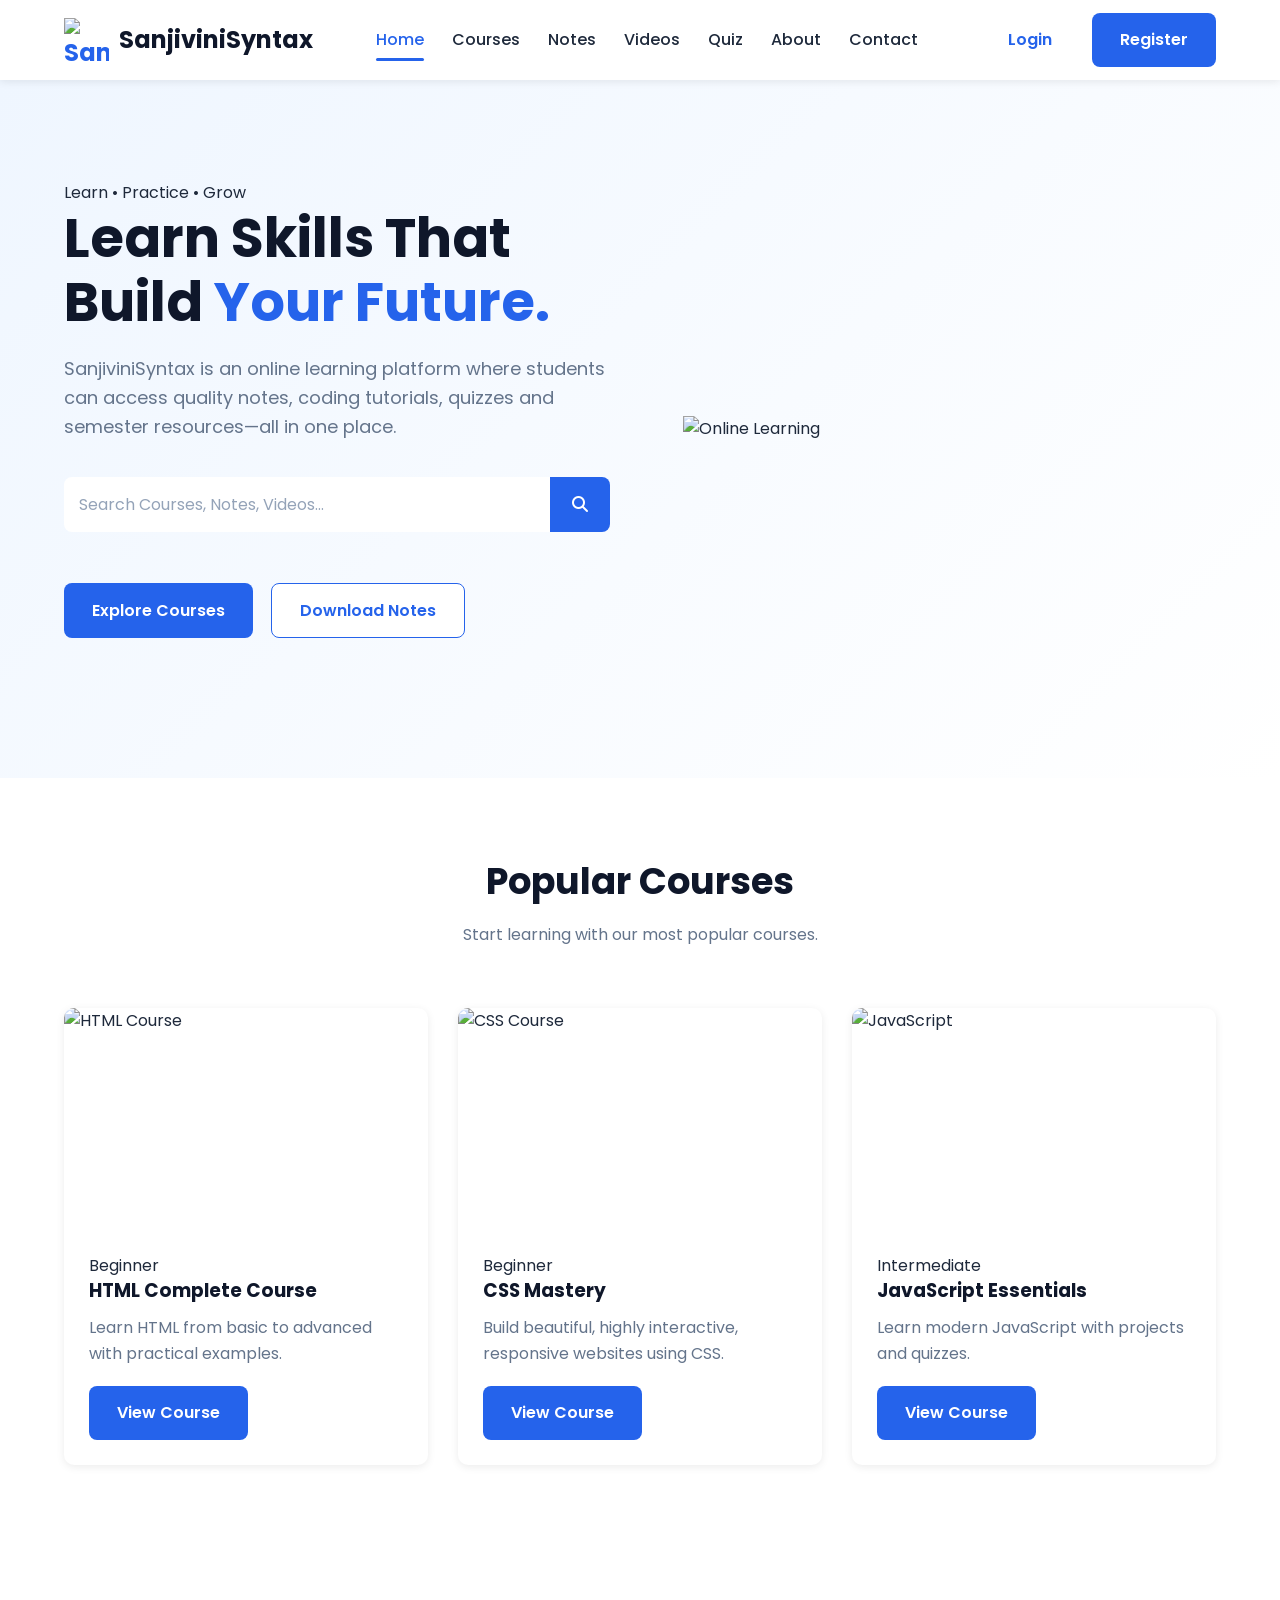
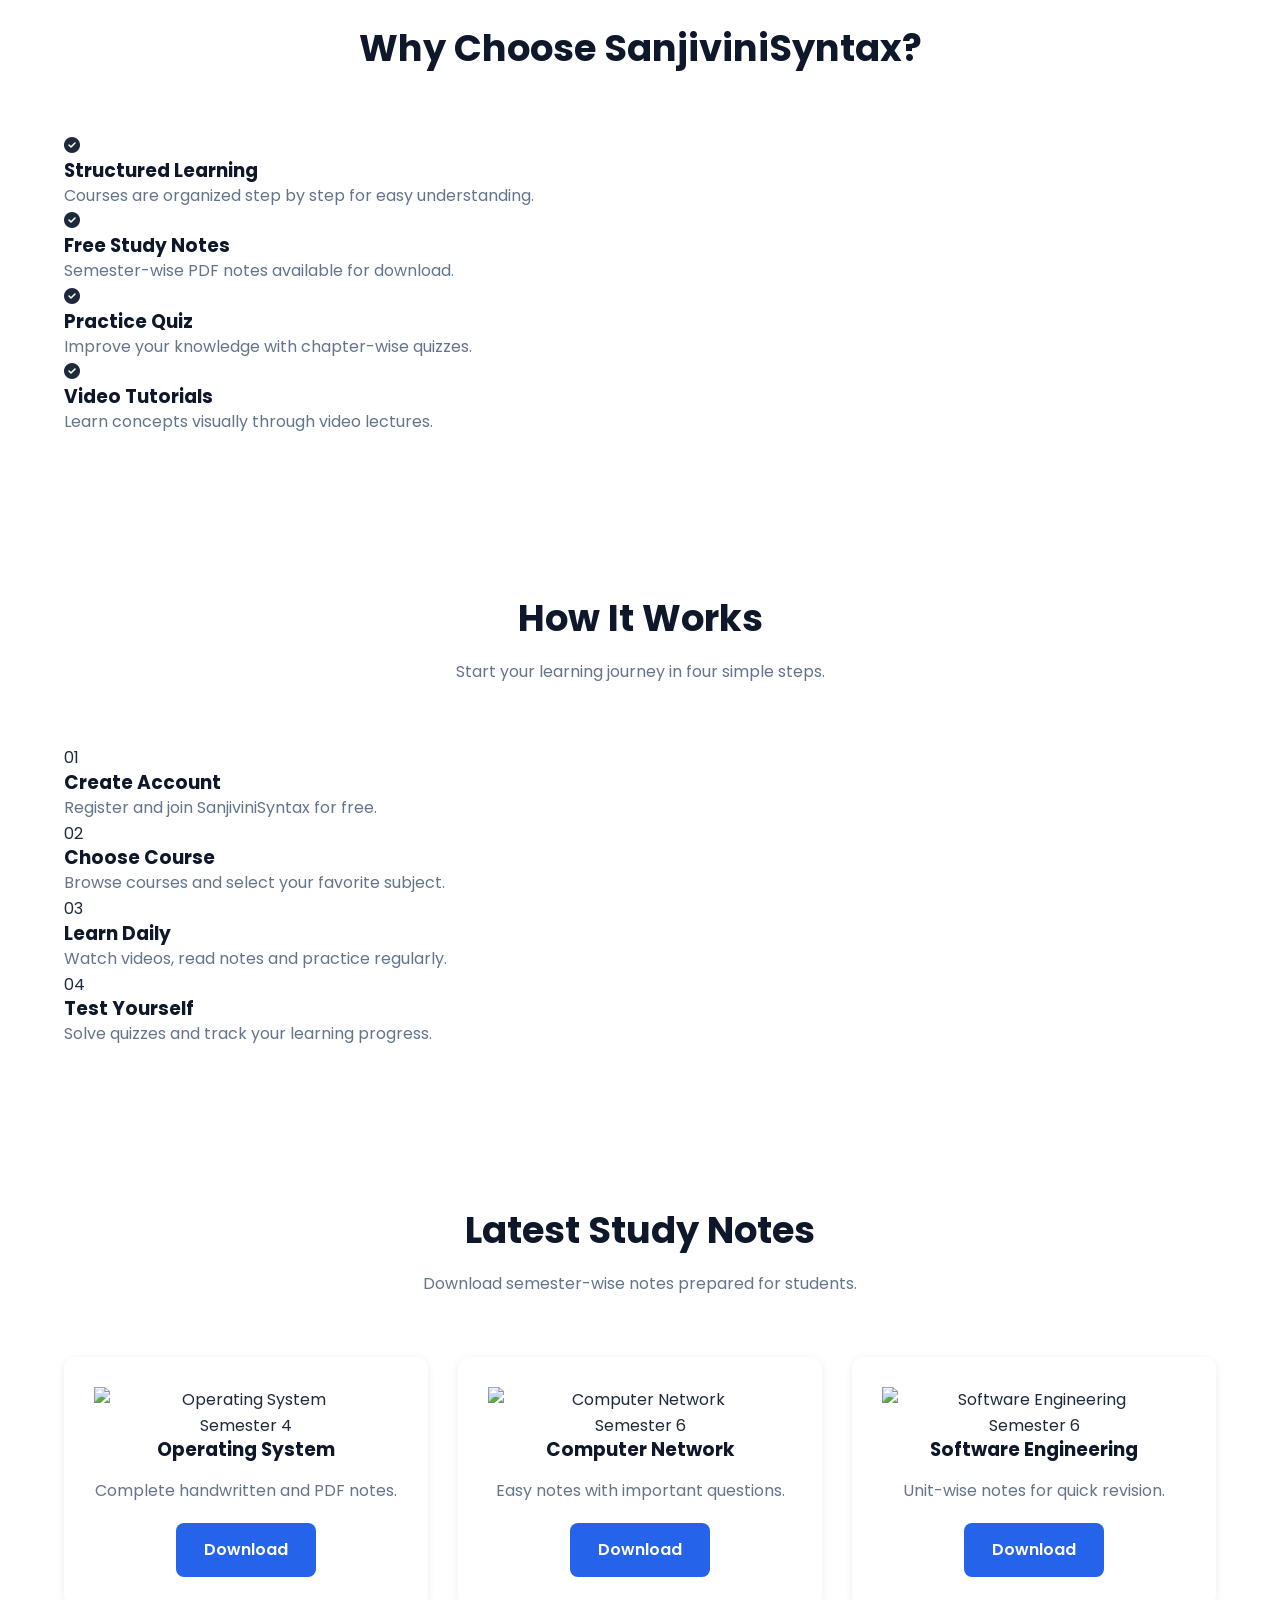
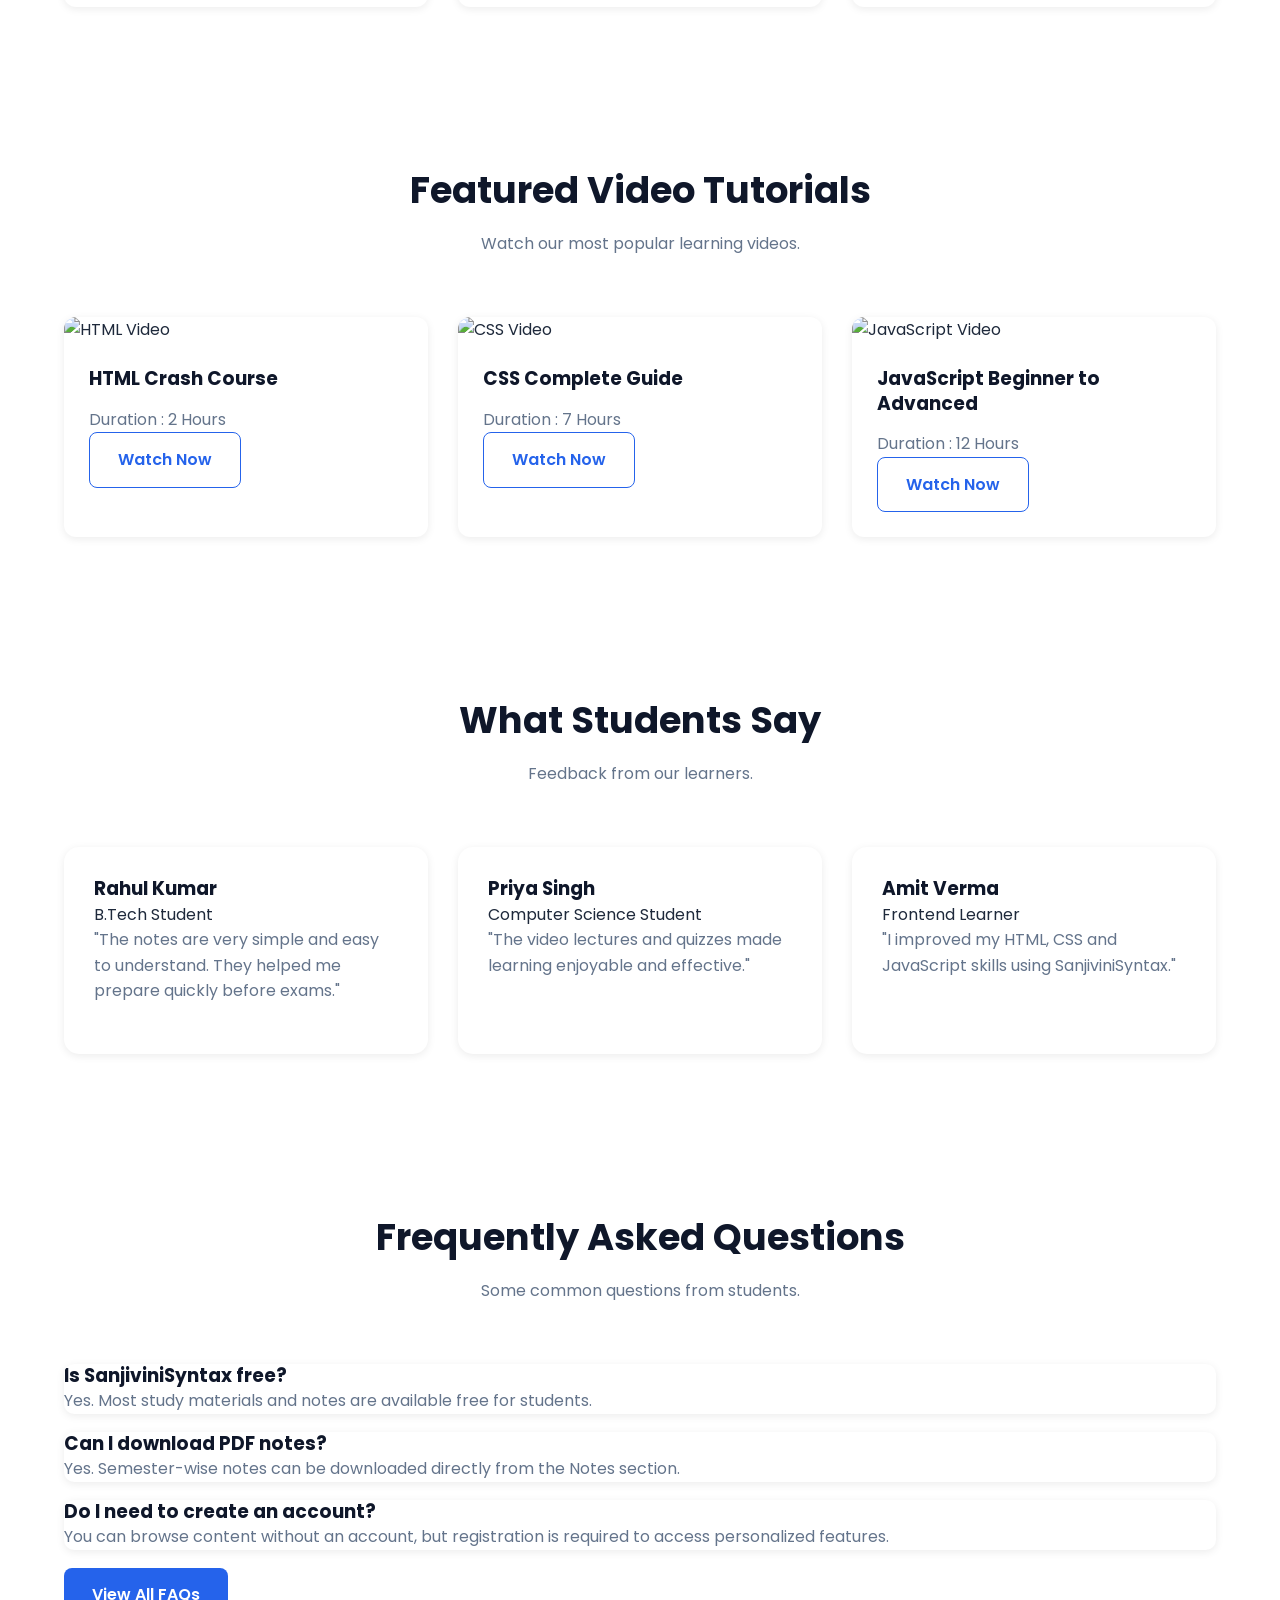
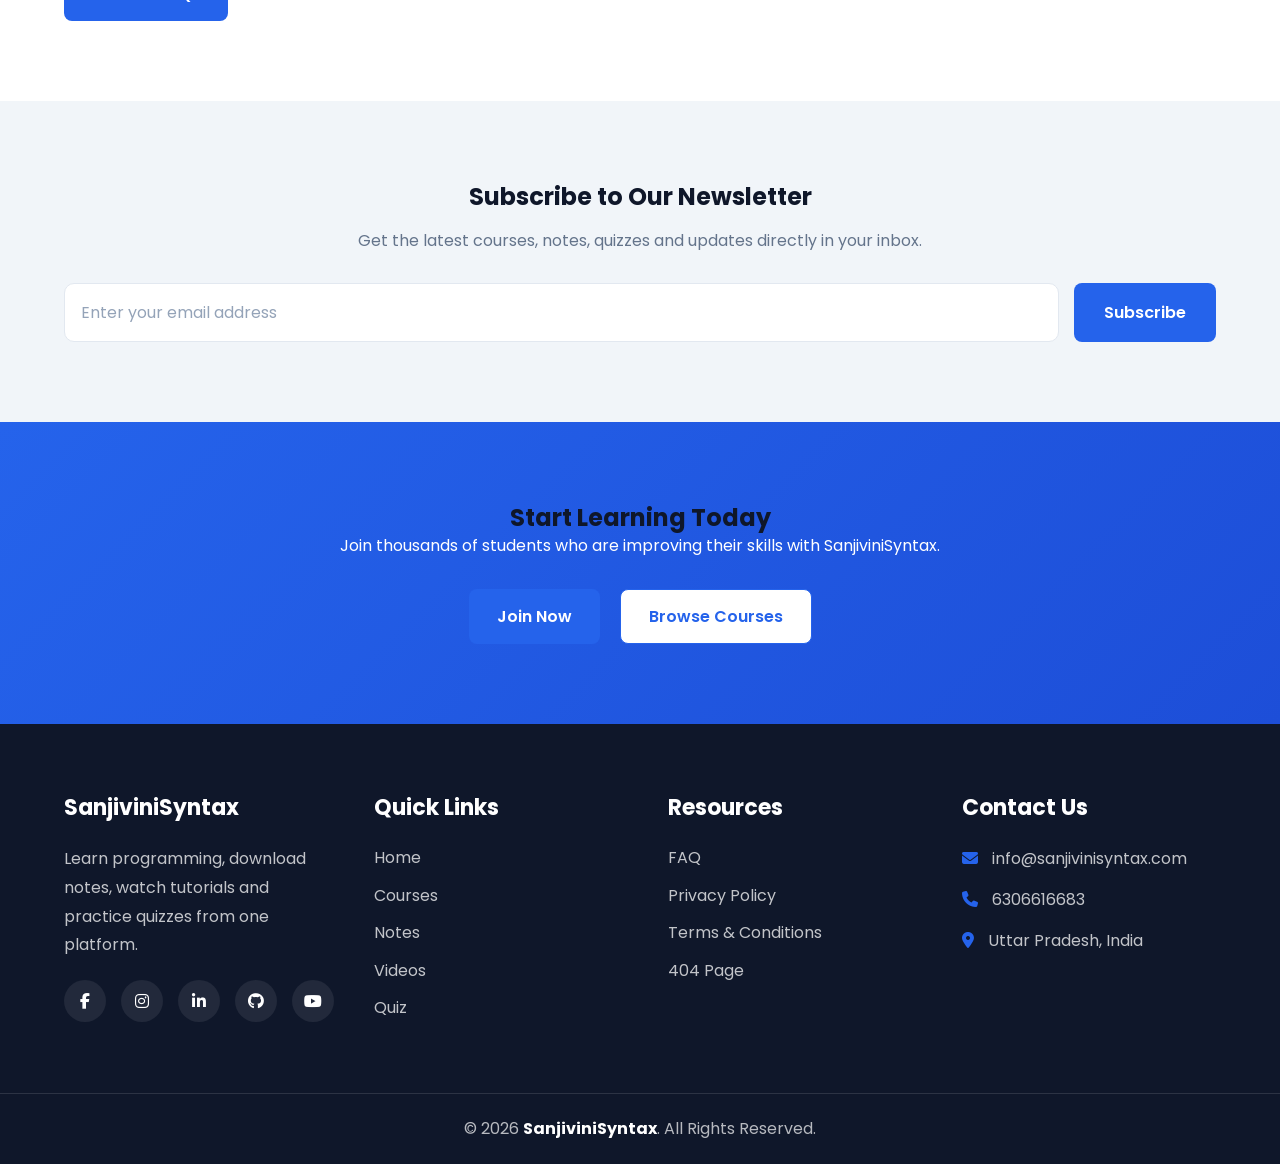
==== index.html @ 3b0651d5 "Add files via upload" ====
<!DOCTYPE html>
<html lang="en">

<head>
    <!-- Meta Tags -->
    <meta charset="UTF-8">
    <meta http-equiv="X-UA-Compatible" content="IE=edge">
    <meta name="viewport" content="width=device-width, initial-scale=1.0">

    <!-- Title -->
    <title>SanjiviniSyntax | Learn Coding Smartly</title>

    <!-- Favicon -->
    <link rel="shortcut icon" href="favicon.ico" type="image/x-icon">

    <!-- Google Font -->
    <link rel="preconnect" href="https://fonts.googleapis.com">
    <link rel="preconnect" href="https://fonts.gstatic.com" crossorigin>

    <link href="https://fonts.googleapis.com/css2?family=Poppins:wght@300;400;500;600;700;800&display=swap"
        rel="stylesheet">

    <!-- Font Awesome -->
    <link rel="stylesheet"
        href="https://cdnjs.cloudflare.com/ajax/libs/font-awesome/6.7.2/css/all.min.css">

    <!-- CSS Files -->
    <link rel="stylesheet" href="css/style.css">
</head>

<body>

    <div class="loader"></div>

    <!-- =========================
            HEADER START
    ========================== -->

    <header class="header">

        <div class="container">

            <!-- Logo -->

            <a href="index.html" class="logo">
                <img src="images/logo/logo.png" alt="SanjiviniSyntax Logo">
                <span>SanjiviniSyntax</span>
            </a>

            <!-- Navigation -->

            <nav class="navbar">

                <ul class="nav-links">

                    <li><a href="index.html" class="active">Home</a></li>

                    <li><a href="courses.html">Courses</a></li>

                    <li><a href="notes.html">Notes</a></li>

                    <li><a href="videos.html">Videos</a></li>

                    <li><a href="quiz.html">Quiz</a></li>

                    

                    <li><a href="about.html">About</a></li>

                    <li><a href="contact.html">Contact</a></li>

                </ul>

                

            </nav>

           
            <!-- Right Buttons -->

            <div class="nav-buttons">

                

                <a  href="login.html" id="loginBtn" class="btn login-btn">
                    Login
                </a>

                <a href="register.html" id="register-Btn" class="btn register-btn">
                    Register
                </a>

                <a href="javascript:void(0)" id="logoutBtn" class="btn login-btn">Logout</a>

            </div>

            <!-- Mobile Menu Icon -->

            <div class="menu-toggle">

                <i class="fa-solid fa-bars"></i>

            </div>

        </div>

    </header>

    <!-- =========================
            HEADER END
    ========================== -->





    <!-- =========================
            HERO SECTION
    ========================== -->

    <section class="hero">
   
        <div class="container hero-container">

            <!-- Left -->

            <div class="hero-content">

                <span class="hero-tag">
                    Learn • Practice • Grow
                </span>

                <h1>

                    Learn Skills That Build
                    <span>Your Future.</span>

                </h1>

                <p>

                    SanjiviniSyntax is an online learning platform where
                    students can access quality notes, coding tutorials,
                    quizzes and semester resources—all in one place.

                </p>

                <!-- Search -->

                <div class="hero-search">

                    <input 
                        type="text"
                        id="searchInput"
                        placeholder="Search Courses, Notes, Videos...">

                    <button id="searchBtn">

                        <i class="fa-solid fa-magnifying-glass"></i>

                    </button>

                </div>
                <br><br>

                <!-- Buttons -->

                <div class="hero-buttons">

                    <a href="courses.html" class="btn primary-btn">

                        Explore Courses

                    </a>

                    <a href="notes.html" class="btn secondary-btn">

                        Download Notes

                    </a>

                </div>

            </div>

            <!-- Right -->

            <div class="hero-image">

                <img src="images/hero/hero.png"
                    alt="Online Learning">

            </div>

        </div>

    </section>

    <!-- =========================
            HERO END
    ========================== -->







    <!-- =========================
            POPULAR COURSES
    ========================== -->

    <section class="popular-courses">

        <div class="container">

            <div class="section-title">

                <h2>Popular Courses</h2>

                <p>Start learning with our most popular courses.</p>

            </div>

            <div class="course-grid">

                <div class="course-card">

                    <img src="images/courses/html images.png" alt="HTML Course">

                    <div class="course-content">

                        <span class="course-level">Beginner</span>

                        <h3>HTML Complete Course</h3>

                        <p>
                            Learn HTML from basic to advanced with practical
                            examples.
                        </p>

                        <!-- <a href="course-details.html" class="btn primary-btn"> -->
                        <a href="courses.html" class="btn primary-btn">
                            View Course
                        </a>

                    </div>

                </div>

                <div class="course-card">

                    <img src="images/courses/css mastery image.png" alt="CSS Course">

                    <div class="course-content">

                        <span class="course-level">Beginner</span>

                        <h3>CSS Mastery</h3>

                        <p>
                            Build beautiful, highly interactive, responsive websites using CSS.
                        </p>

                        <!-- <a href="course-details.html" class="btn primary-btn"> -->
                        <a href="courses.html" class="btn primary-btn">
                            View Course
                        </a>

                    </div>

                </div>

                <div class="course-card">

                    <img src="images/courses/javascript essentials.png" alt="JavaScript">

                    <div class="course-content">

                        <span class="course-level">Intermediate</span>

                        <h3>JavaScript Essentials</h3>

                        <p>
                            Learn modern JavaScript with projects and quizzes.
                        </p>

                        <!-- <a href="course-details.html" class="btn primary-btn"> -->
                        <a href="courses.html" class="btn primary-btn">
                            View Course
                        </a>

                    </div>

                </div>

            </div>

        </div>

    </section>

    <!-- =========================
            WHY CHOOSE US
    ========================== -->

    <section class="why-us">

        <div class="container why-container">

            <!-- <div class="why-image">

                <img src="images/backgrounds/ChatGPT Image Jul 12, 2026, 11_29_11 AM.png"
                    alt="Learning">

            </div> -->

            <div class="why-content">

                <div class="section-title">

                    <h2>Why Choose SanjiviniSyntax?</h2>

                </div>

                <div class="why-item">

                    <i class="fa-solid fa-circle-check"></i>

                    <div>

                        <h3>Structured Learning</h3>

                        <p>
                            Courses are organized step by step for easy
                            understanding.
                        </p>

                    </div>

                </div>

                <div class="why-item">

                    <i class="fa-solid fa-circle-check"></i>

                    <div>

                        <h3>Free Study Notes</h3>

                        <p>
                            Semester-wise PDF notes available for download.
                        </p>

                    </div>

                </div>

                <div class="why-item">

                    <i class="fa-solid fa-circle-check"></i>

                    <div>

                        <h3>Practice Quiz</h3>

                        <p>
                            Improve your knowledge with chapter-wise quizzes.
                        </p>

                    </div>

                </div>

                <div class="why-item">

                    <i class="fa-solid fa-circle-check"></i>

                    <div>

                        <h3>Video Tutorials</h3>

                        <p>
                            Learn concepts visually through video lectures.
                        </p>

                    </div>

                </div>

            </div>

        </div>

    </section>

    <!-- =========================
            LEARNING STEPS
    ========================== -->

    <section class="learning-steps">

        <div class="container">

            <div class="section-title">

                <h2>How It Works</h2>

                <p>Start your learning journey in four simple steps.</p>

            </div>

            <div class="steps-grid">

                <div class="step-card">

                    <span>01</span>

                    <h3>Create Account</h3>

                    <p>
                        Register and join SanjiviniSyntax for free.
                    </p>

                </div>

                <div class="step-card">

                    <span>02</span>

                    <h3>Choose Course</h3>

                    <p>
                        Browse courses and select your favorite subject.
                    </p>

                </div>

                <div class="step-card">

                    <span>03</span>

                    <h3>Learn Daily</h3>

                    <p>
                        Watch videos, read notes and practice regularly.
                    </p>

                </div>

                <div class="step-card">

                    <span>04</span>

                    <h3>Test Yourself</h3>

                    <p>
                        Solve quizzes and track your learning progress.
                    </p>

                </div>

            </div>

        </div>

    </section>


        <!-- =========================
            LATEST NOTES
    ========================== -->

    <section class="latest-notes">

        <div class="container">

            <div class="section-title">

                <h2>Latest Study Notes</h2>

                <p>Download semester-wise notes prepared for students.</p>

            </div>

            <div class="notes-grid">

                <div class="note-card">

                    <img src="images/notes/operating system image.png" alt="Operating System">

                    <div class="note-content">

                        <span>Semester 4</span>

                        <h3>Operating System</h3>

                        <p>Complete handwritten and PDF notes.</p>

                        <a href="pdf/semester-6/os notes all.pdf" class="btn primary-btn">
                            Download
                        </a>

                    </div>

                </div>

                <div class="note-card">

                    <img src="images/notes/computer network image.png" alt="Computer Network">

                    <div class="note-content">

                        <span>Semester 6</span>

                        <h3>Computer Network</h3>

                        <p>Easy notes with important questions.</p>

                        <a href="pdf/semester-6/cs notes all unit.pdf" class="btn primary-btn">
                            Download
                        </a>

                    </div>

                </div>

                <div class="note-card">

                    <img src="images/notes/software engineering image.png" alt="Software Engineering">

                    <div class="note-content">

                        <span>Semester 6</span>

                        <h3>Software Engineering</h3>

                        <p>Unit-wise notes for quick revision.</p>

                        <a href="pdf/semester-6/software engineering.pdf" class="btn primary-btn">
                            Download
                        </a>

                    </div>

                </div>

            </div>

        </div>

    </section>





    <!-- =========================
            FEATURED VIDEOS
    ========================== -->

    <section class="featured-videos">

        <div class="container">

            <div class="section-title">

                <h2>Featured Video Tutorials</h2>

                <p>Watch our most popular learning videos.</p>

            </div>

            <div class="video-grid">

                <div class="video-card">

                    <img src="images/courses/html images.png" alt="HTML Video">

                    <div class="video-content">

                        <h3>HTML Crash Course</h3>

                        <p>Duration : 2 Hours</p>

                        
                        <a href="https://youtu.be/HcOc7P5BMi4?si=Vm9ZfdXtQX0eH2ZJ" class="btn secondary-btn">
                        <!-- <a href="videos.html" class="btn secondary-btn"> -->
                            Watch Now
                        </a>

                    </div>

                </div>

                <div class="video-card">

                    <img src="images/courses/css mastery image.png" alt="CSS Video">

                    <div class="video-content">

                        <h3>CSS Complete Guide</h3>

                        <p>Duration : 7 Hours</p>

                        <a href="https://youtu.be/ESnrn1kAD4E?si=Q6LFR_L0zun2S0ht" class="btn secondary-btn">
                        
                            Watch Now
                        </a>

                    </div>

                </div>

                <div class="video-card">

                    <img src="images/courses/javascript essentials.png" alt="JavaScript Video">

                    <div class="video-content">

                        <h3>JavaScript Beginner to Advanced</h3>

                        <p>Duration : 12 Hours</p>

                        <a href="https://youtu.be/VlPiVmYuoqw?si=-xilF-8FlKxJmxrt" class="btn secondary-btn">
                            Watch Now
                        </a>

                    </div>

                </div>

            </div>

        </div>

    </section>





    <!-- =========================
            TESTIMONIALS
    ========================== -->

    <section class="testimonials">

        <div class="container">

            <div class="section-title">

                <h2>What Students Say</h2>

                <p>Feedback from our learners.</p>

            </div>

            <div class="testimonial-grid">

                <div class="testimonial-card">

                    <!-- <img src="images/testimonials/student1.jpg" alt="Student"> -->

                    <h3>Rahul Kumar</h3>

                    <span>B.Tech Student</span>

                    <p>

                        "The notes are very simple and easy to understand.
                        They helped me prepare quickly before exams."

                    </p>

                </div>

                <div class="testimonial-card">

                    <!-- <img src="images/testimonials/student2.jpg" alt="Student"> -->

                    <h3>Priya Singh</h3>

                    <span>Computer Science Student</span>

                    <p>

                        "The video lectures and quizzes made learning
                        enjoyable and effective."

                    </p>

                </div>

                <div class="testimonial-card">

                    <!-- <img src="images/testimonials/student3.jpg" alt="Student"> -->

                    <h3>Amit Verma</h3>

                    <span>Frontend Learner</span>

                    <p>

                        "I improved my HTML, CSS and JavaScript skills
                        using SanjiviniSyntax."

                    </p>

                </div>

            </div>

        </div>

    </section>





    <!-- =========================
            FAQ PREVIEW
    ========================== -->

    <section class="faq-preview">

        <div class="container">

            <div class="section-title">

                <h2>Frequently Asked Questions</h2>

                <p>Some common questions from students.</p>

            </div>

            <div class="faq-list">

                <div class="faq-item">

                    <h3>Is SanjiviniSyntax free?</h3>

                    <p>
                        Yes. Most study materials and notes are available
                        free for students.
                    </p>

                </div>

                <div class="faq-item">

                    <h3>Can I download PDF notes?</h3>

                    <p>
                        Yes. Semester-wise notes can be downloaded directly
                        from the Notes section.
                    </p>

                </div>

                <div class="faq-item">

                    <h3>Do I need to create an account?</h3>

                    <p>
                        You can browse content without an account, but
                        registration is required to access personalized
                        features.
                    </p>

                </div>

            </div>

            <div class="view-all-faq">

                <a href="faq.html" class="btn primary-btn">

                    View All FAQs

                </a>

            </div>

        </div>

    </section>


        <!-- =========================
            NEWSLETTER SECTION
    ========================== -->

    <section class="newsletter">

        <div class="container newsletter-container">

            <div class="newsletter-content">

                <h2>Subscribe to Our Newsletter</h2>

                <p>
                    Get the latest courses, notes, quizzes and updates
                    directly in your inbox.
                </p>

            </div>

            <form class="newsletter-form">

                <input
                    type="email"
                    placeholder="Enter your email address"
                    required>

                <button type="submit" class="btn primary-btn">
                    Subscribe
                </button>

            </form>

        </div>

    </section>





    <!-- =========================
            CALL TO ACTION
    ========================== -->

    <section class="cta">

        <div class="container">

            <h2>Start Learning Today</h2>

            <p style="color: white;">

                Join thousands of students who are improving their
                skills with SanjiviniSyntax.

            </p>

            <div class="cta-buttons">

                <a href="register.html" class="btn primary-btn">

                    Join Now

                </a>

                <a href="courses.html" class="btn secondary-btn">

                    Browse Courses

                </a>

            </div>

        </div>

    </section>





    <!-- =========================
            FOOTER
    ========================== -->

    <footer class="footer">

        <div class="container footer-container">

            <!-- About -->

            <div class="footer-box">

                <h3>SanjiviniSyntax</h3>

                <p>

                    Learn programming, download notes,
                    watch tutorials and practice quizzes
                    from one platform.

                </p>

                <div class="social-links">

                    <a href="https://www.facebook.com/avinashmani.tiwari.7">
                        <i class="fab fa-facebook-f"></i>
                    </a>

                    <a href="https://www.instagram.com/avinashmanitiwari?igsh=cGVra3g1dnJsM3B3">
                        <i class="fab fa-instagram"></i>
                    </a>

                    <a href="https://www.linkedin.com/in/avinash-mani-tripathi-502748303">
                        <i class="fab fa-linkedin-in"></i>
                    </a>

                    <a href="https://github.com/AvinashManiTiwari">
                        <i class="fab fa-github"></i>
                    </a>

                    <a href="https://youtube.com/@avinashmanitripathi-sn?si=5_tCPhPoe6gkBwIs">
                        <i class="fab fa-youtube"></i>
                    </a>

                </div>

            </div>

            <!-- Quick Links -->

            <div class="footer-box">

                <h3>Quick Links</h3>

                <ul>

                    <li><a href="index.html">Home</a></li>

                    <li><a href="courses.html">Courses</a></li>

                    <li><a href="notes.html">Notes</a></li>

                    <li><a href="videos.html">Videos</a></li>

                    <li><a href="quiz.html">Quiz</a></li>

                </ul>

            </div>

            <!-- Resources -->

            <div class="footer-box">

                <h3>Resources</h3>

                <ul>

                    

                    <li><a href="faq.html">FAQ</a></li>

                    <li><a href="privacy-policy.html">Privacy Policy</a></li>

                    <li><a href="terms-and-conditions.html">Terms & Conditions</a></li>

                    <li><a href="404.html">404 Page</a></li>

                </ul>

            </div>

            <!-- Contact -->

            <div class="footer-box">

                <h3>Contact Us</h3>

                <p>
                    <i class="fas fa-envelope"></i>
                    <a href="mailto:tiwariavinashmani59@gmail.com">info@sanjivinisyntax.com</a>
                    <!-- info@sanjivinisyntax.com -->
                </p>

                <p>
                    <i class="fas fa-phone"></i>
                    <a href="tel:+916306616683">6306616683</a>
                    <!-- +91 6306616683 -->
                </p>

                <p>
                    <i class="fas fa-location-dot"></i>
                    Uttar Pradesh, India
                </p>

            </div>

        </div>





        <!-- Bottom Footer -->

        <div class="footer-bottom">

            <div class="container">

                <p>

                    © 2026
                    <strong>SanjiviniSyntax</strong>.
                    All Rights Reserved.

                </p>

            </div>

        </div>

    </footer>





    <!-- =========================
            JAVASCRIPT FILES
    ========================== -->

    <script src="js/utils.js"></script>
    <script src="js/menu.js"></script>
   
    <script src="js/search.js"></script>
    <script src="js/slider.js"></script>
    <script src="js/counter.js"></script>
    <script src="js/app.js"></script>
    <script src="js/logout.js"></script>
    

</body>

</html>
---- css/style.css ----
/* ==========================================
   SanjiviniSyntax
   style.css
   Main CSS File
========================================== */

/* ===========================
   Variables
=========================== */

@import url("variables.css");

/* ===========================
   Reset
=========================== */

@import url("reset.css");

/* ===========================
   Layout
=========================== */

@import url("navbar.css");

@import url("hero.css");

@import url("sections.css");

/* ===========================
   Components
=========================== */

@import url("cards.css");

@import url("forms.css");

@import url("footer.css");

/* ===========================
   Effects
=========================== */

@import url("animations.css");

/* ===========================
   Responsive
=========================== */

@import url("responsive.css");


/* ==========================================
   Dark Mode
========================================== */
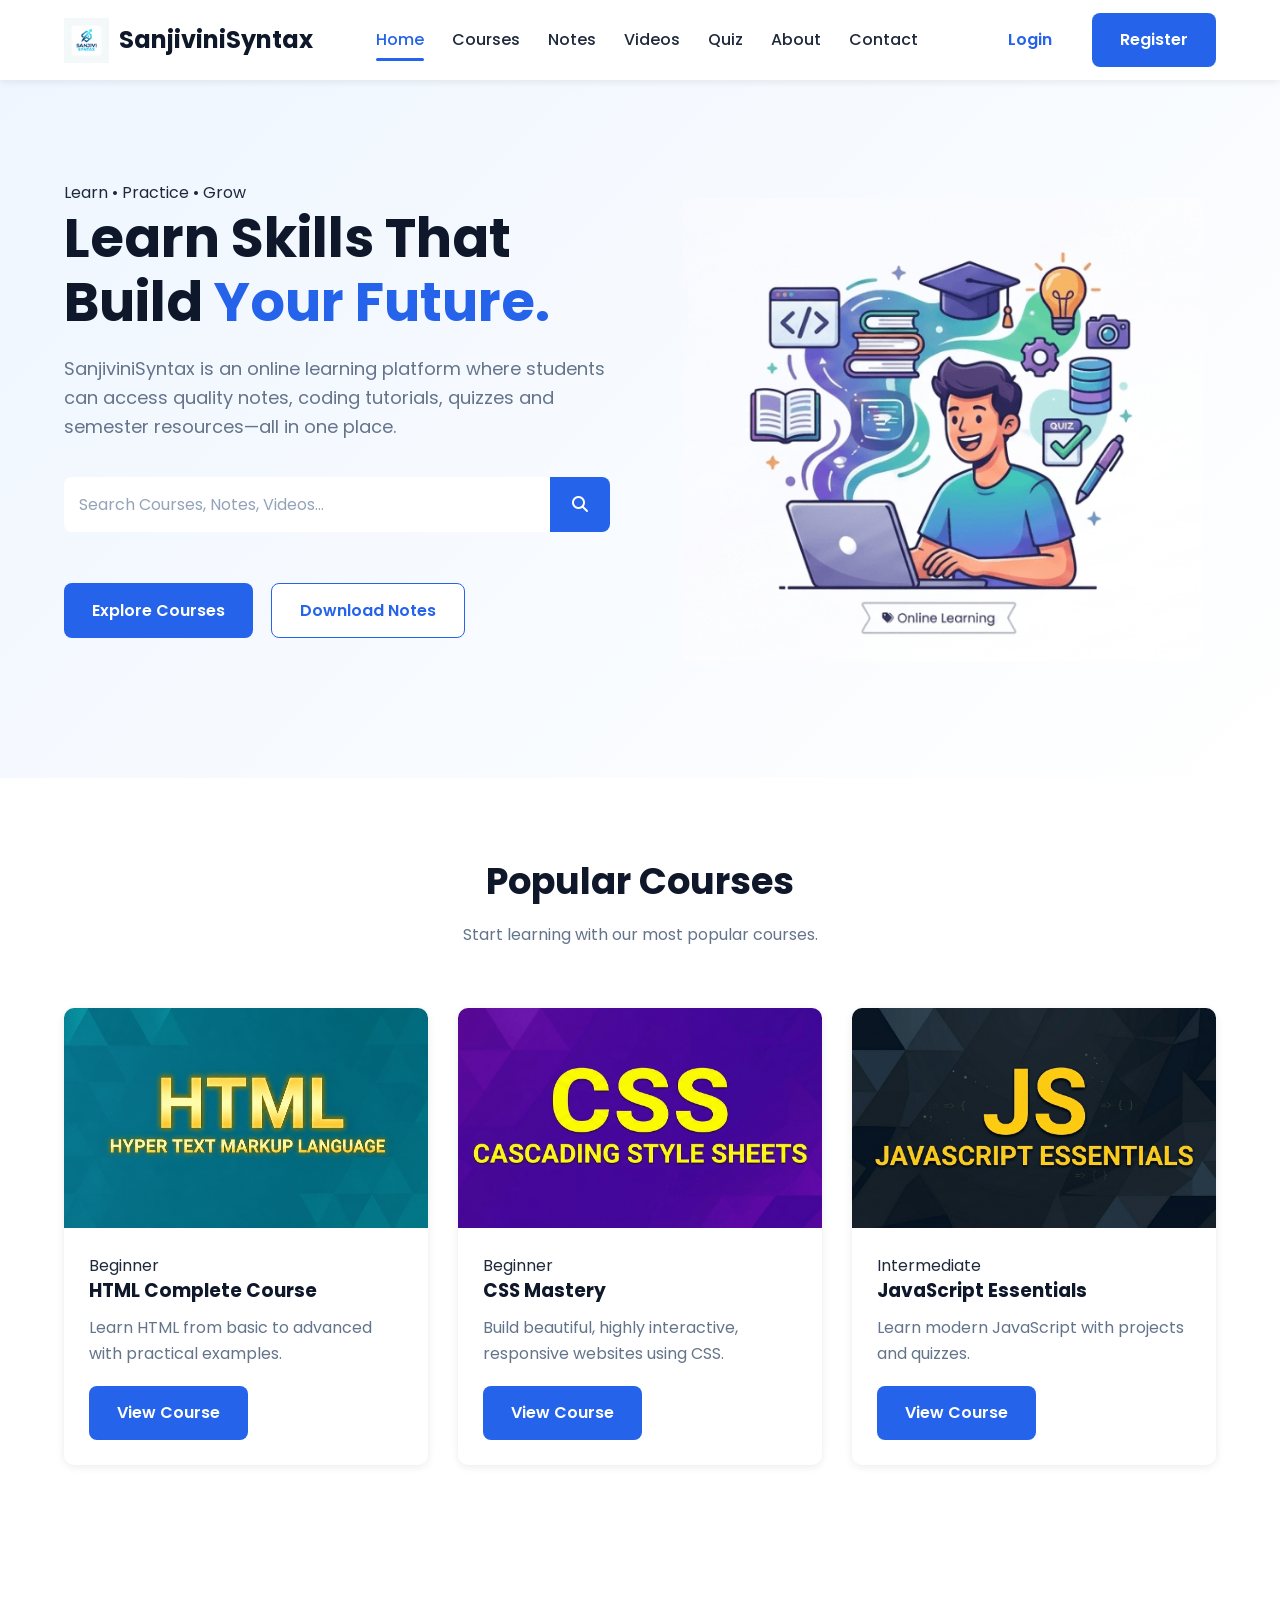
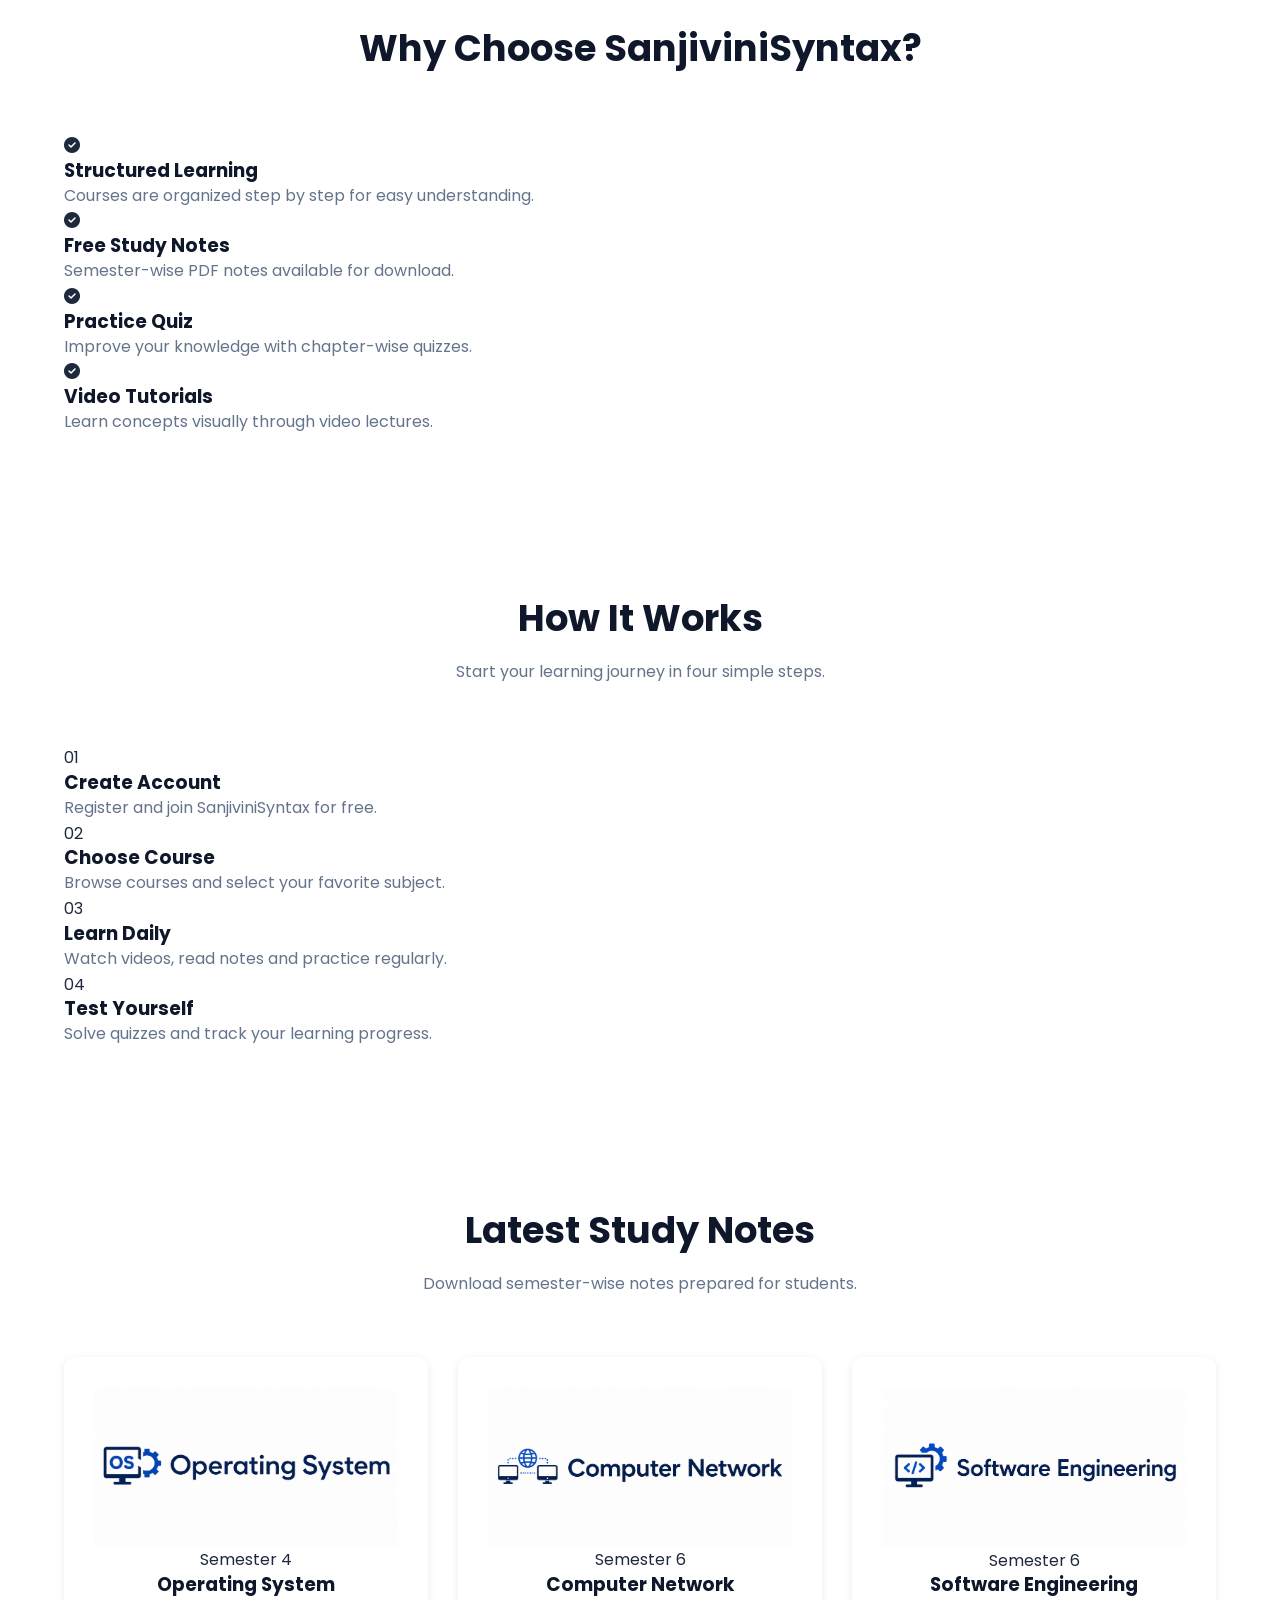
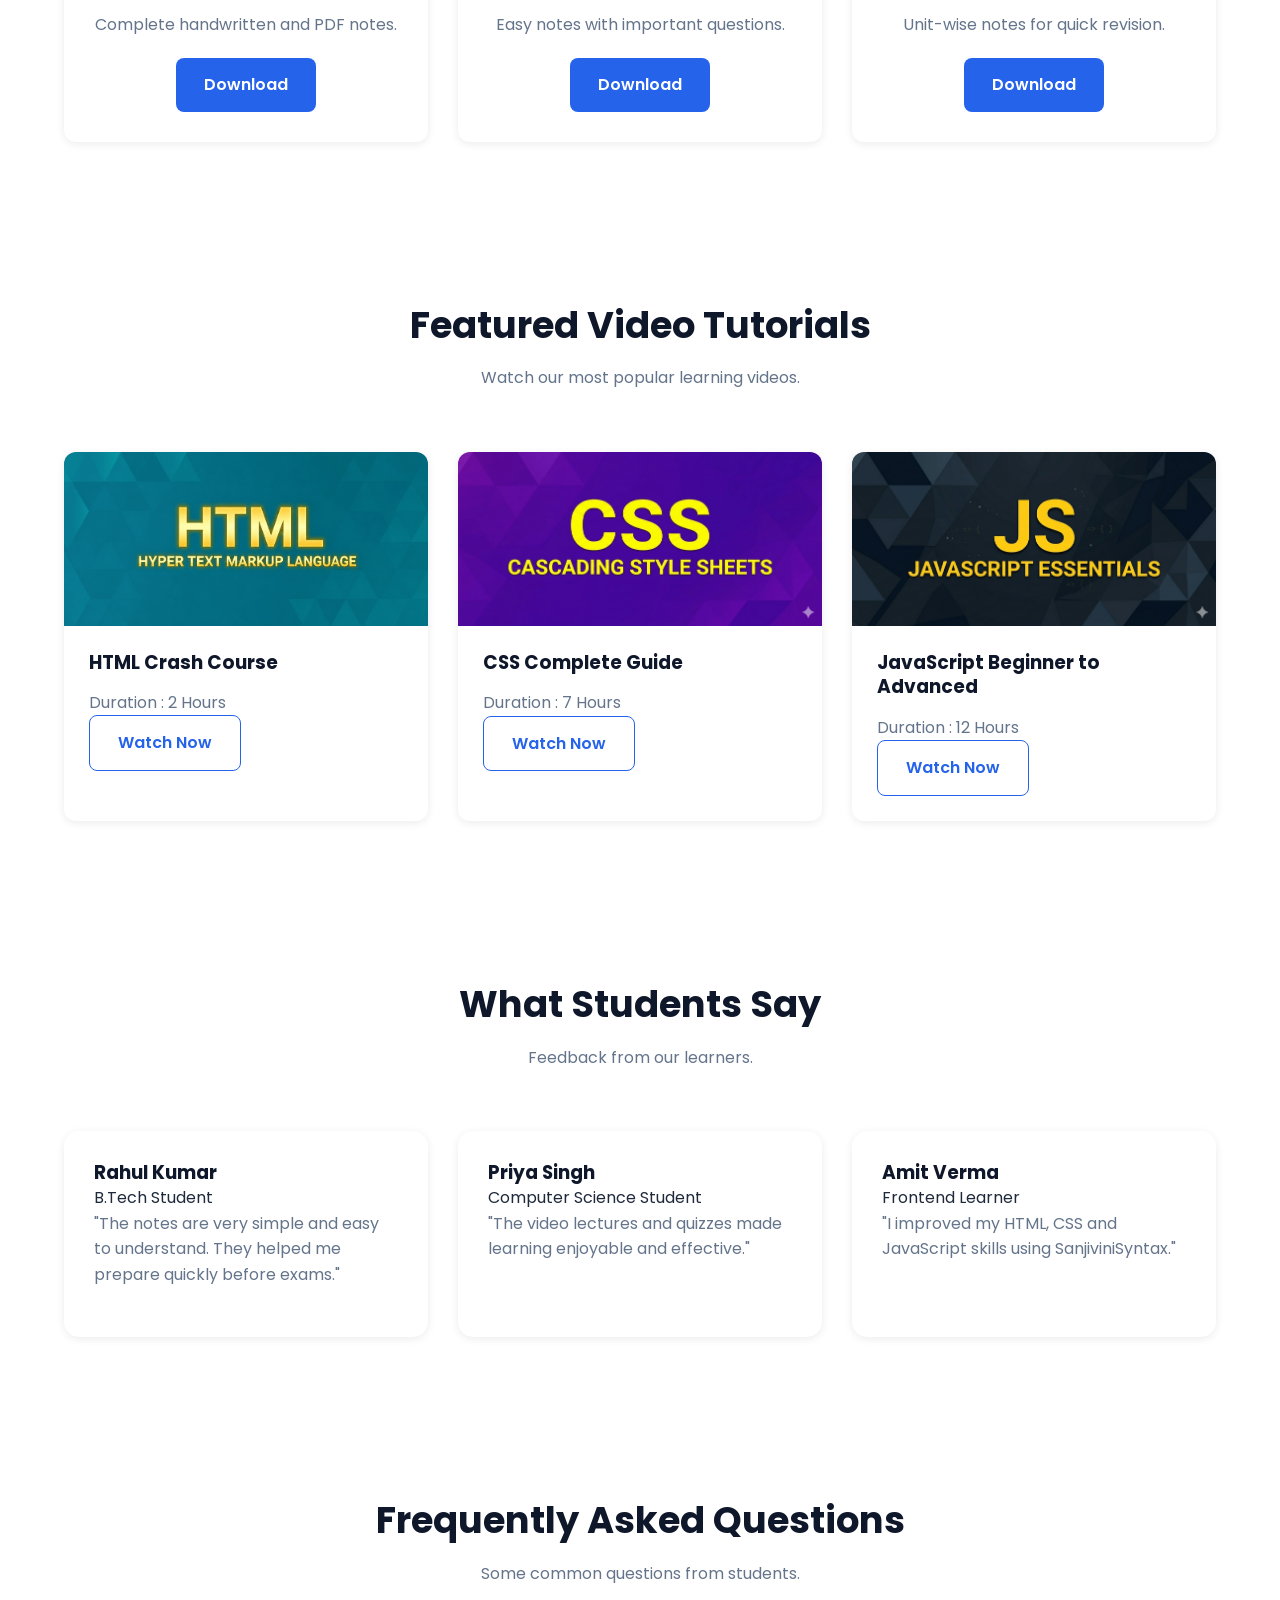
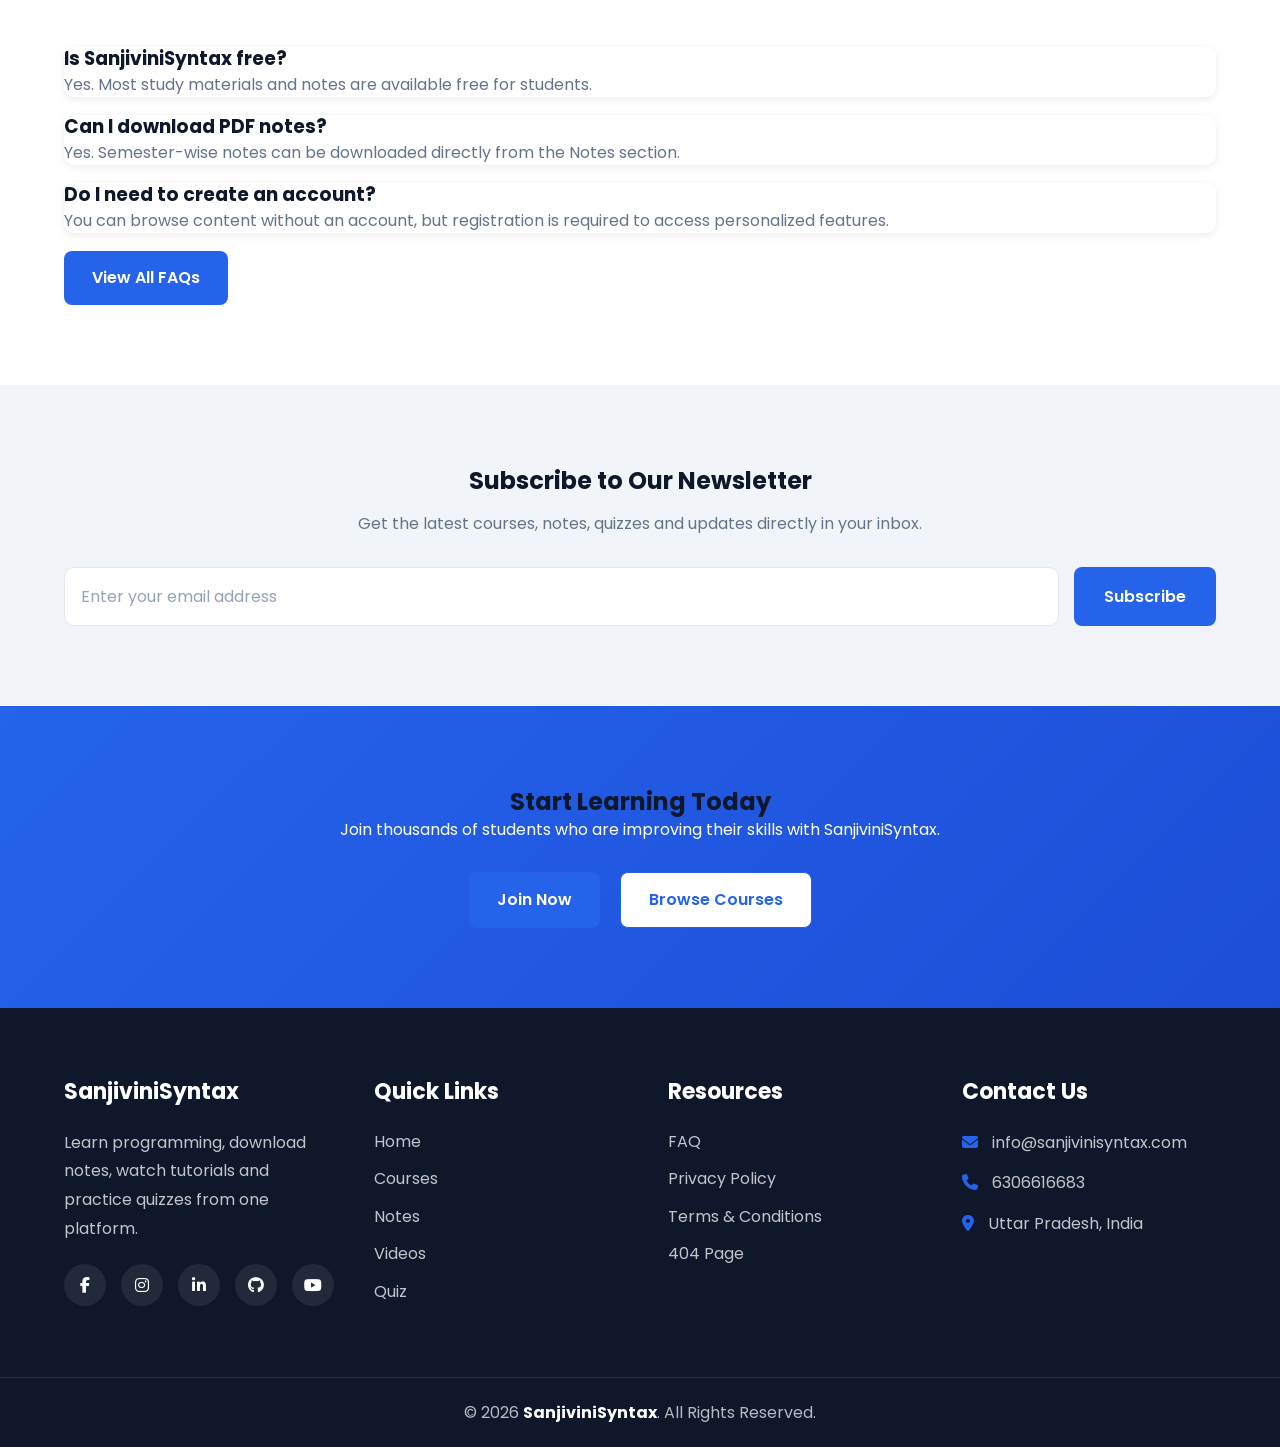
==== commit d1d48c46: "Update print statement from 'Hello' to 'Goodbye'" ====
--- a/index.html
+++ b/index.html
@@ -8,7 +8,7 @@
     <meta name="viewport" content="width=device-width, initial-scale=1.0">
 
     <!-- Title -->
-    <title>SanjiviniSyntax | Learn Coding Smartly</title>
+    <title>SanjiviniSyntax | Web Based E-Learning Plateform</title>
 
     <!-- Favicon -->
     <link rel="shortcut icon" href="favicon.ico" type="image/x-icon">
@@ -1032,4 +1032,4 @@
 
 </body>
 
-</html>+</html>
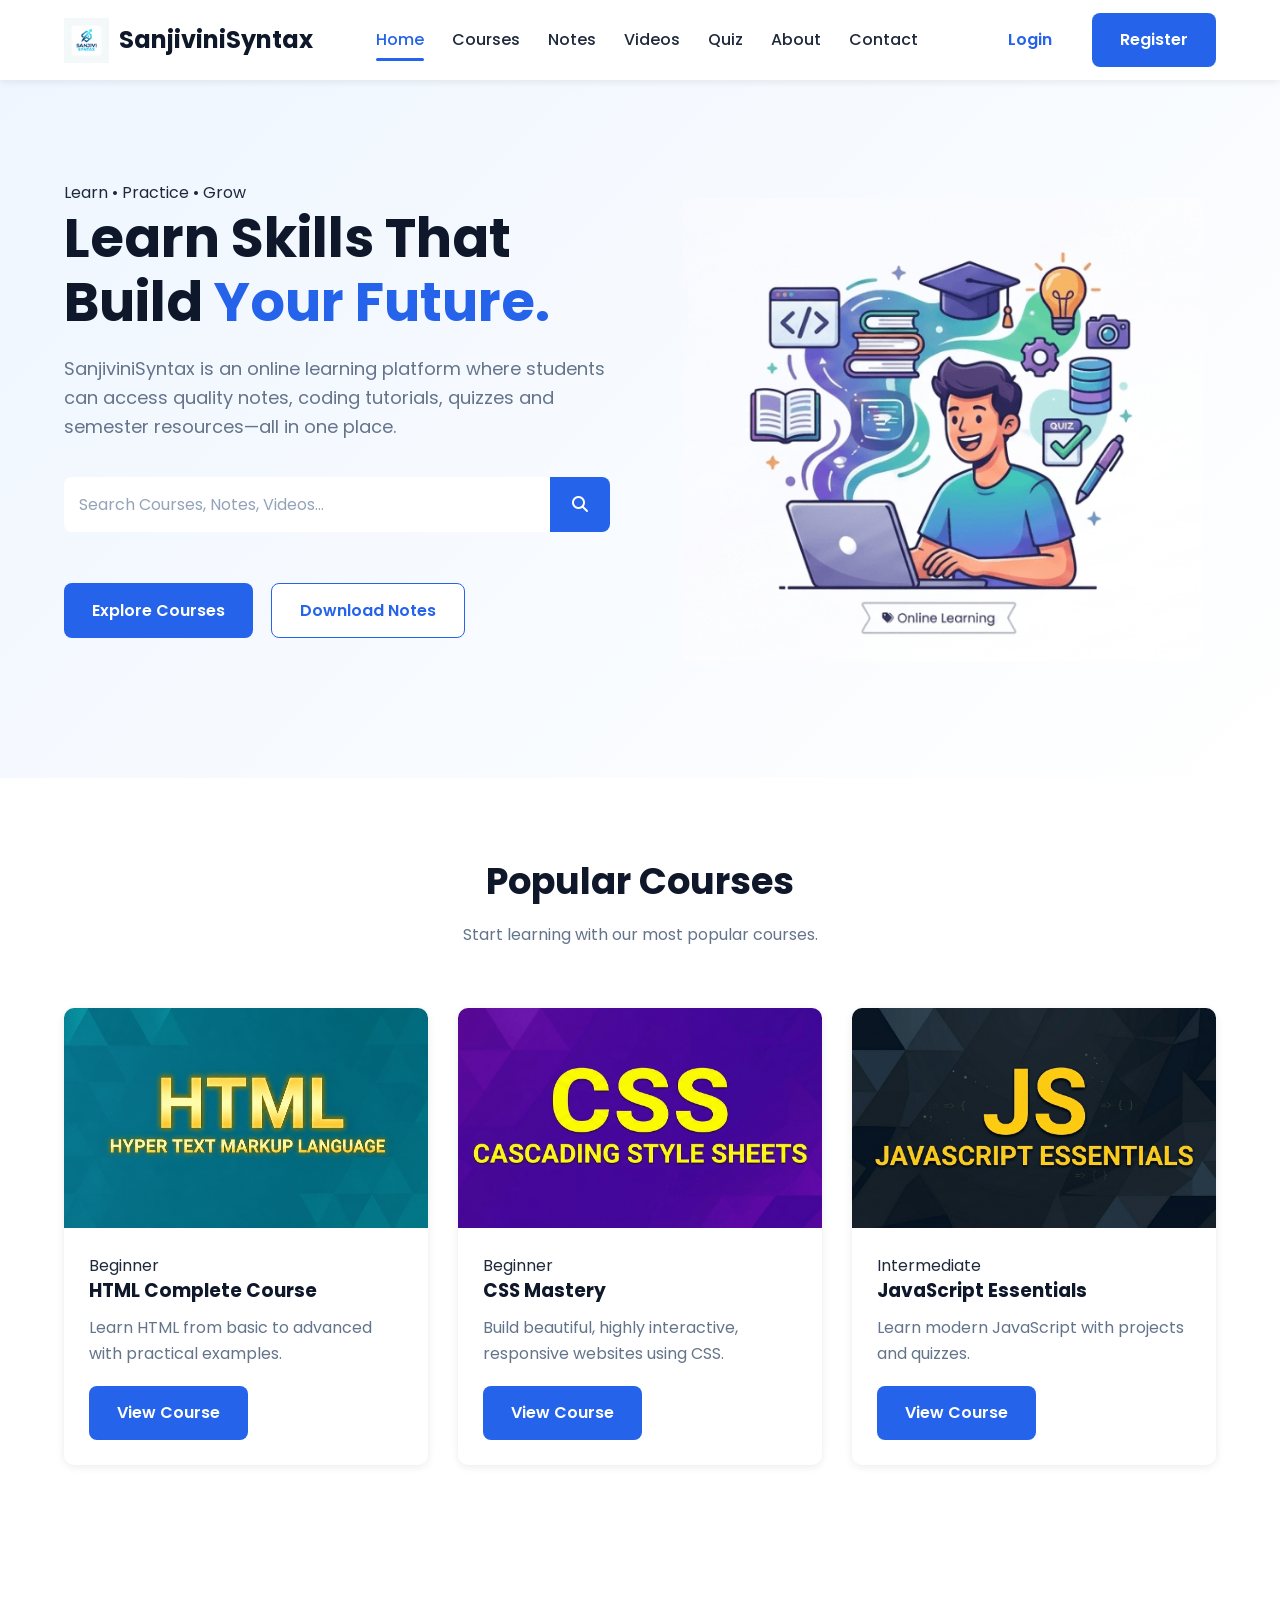
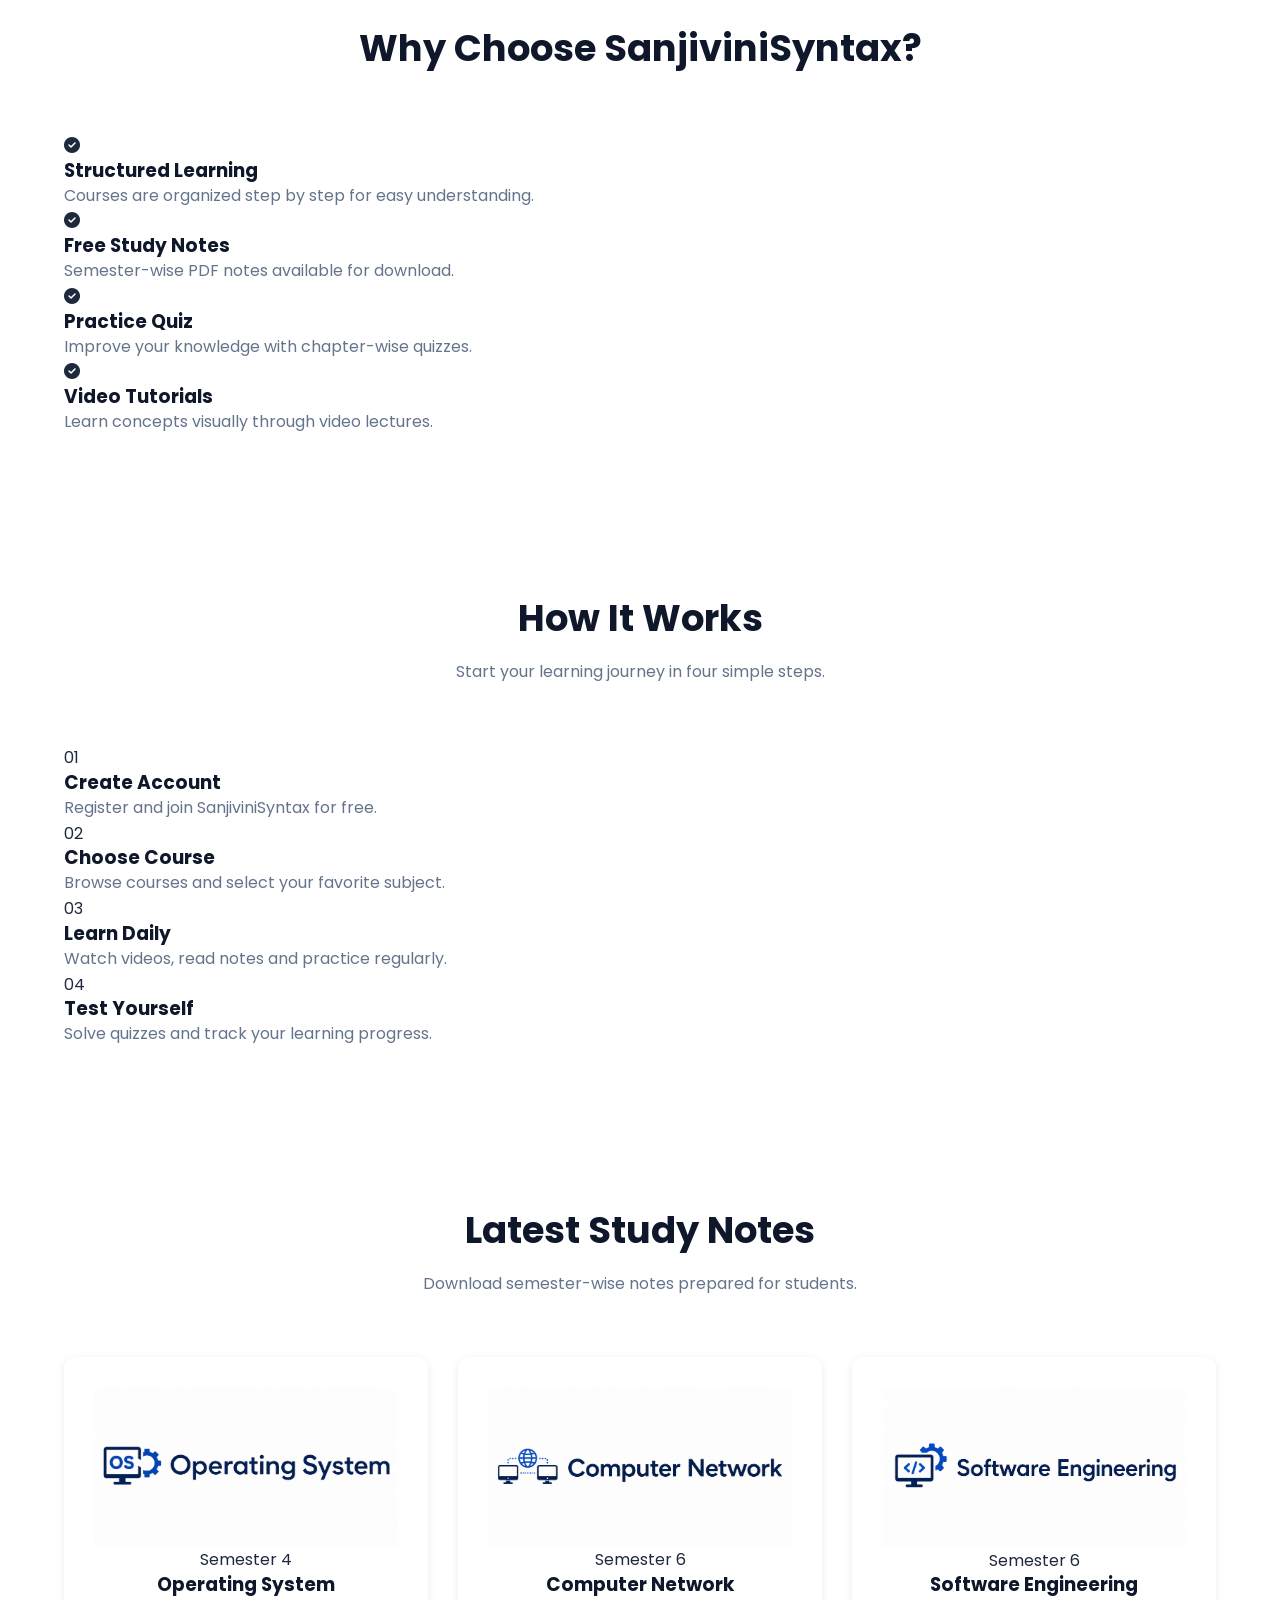
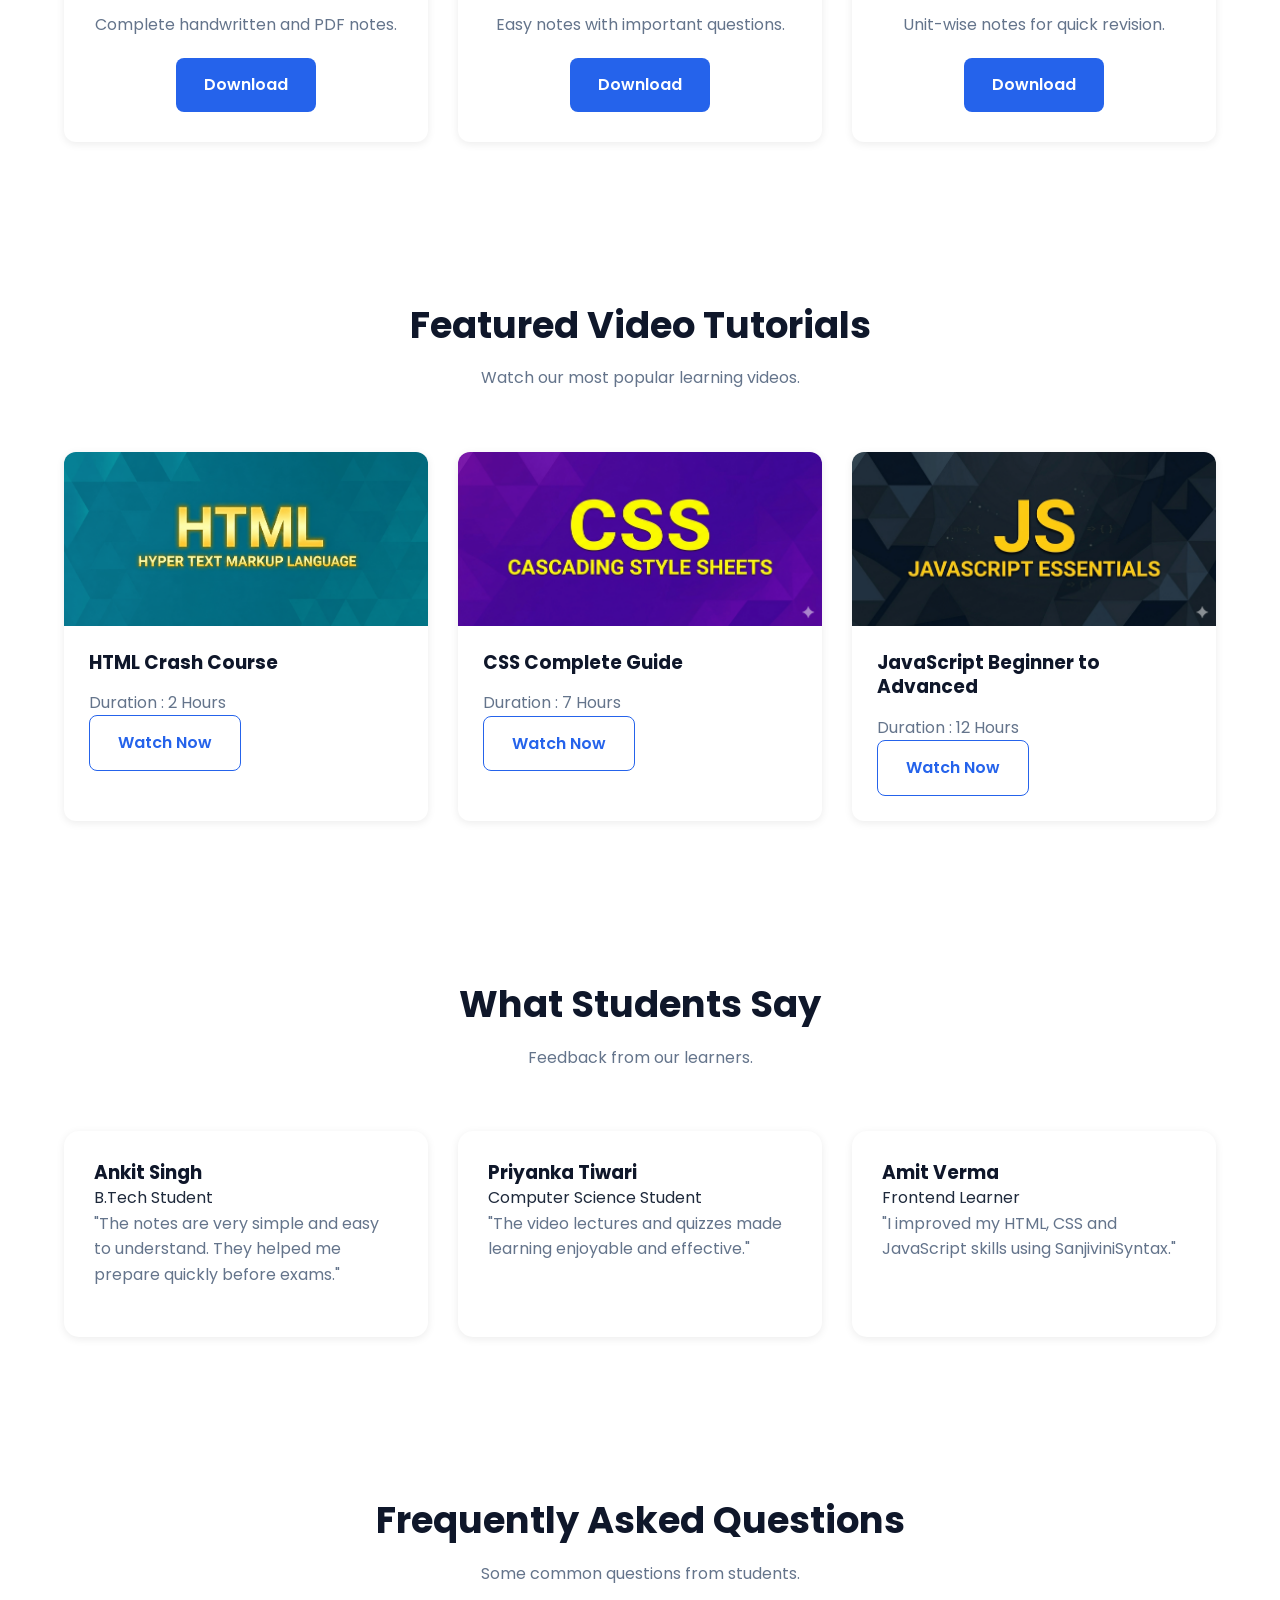
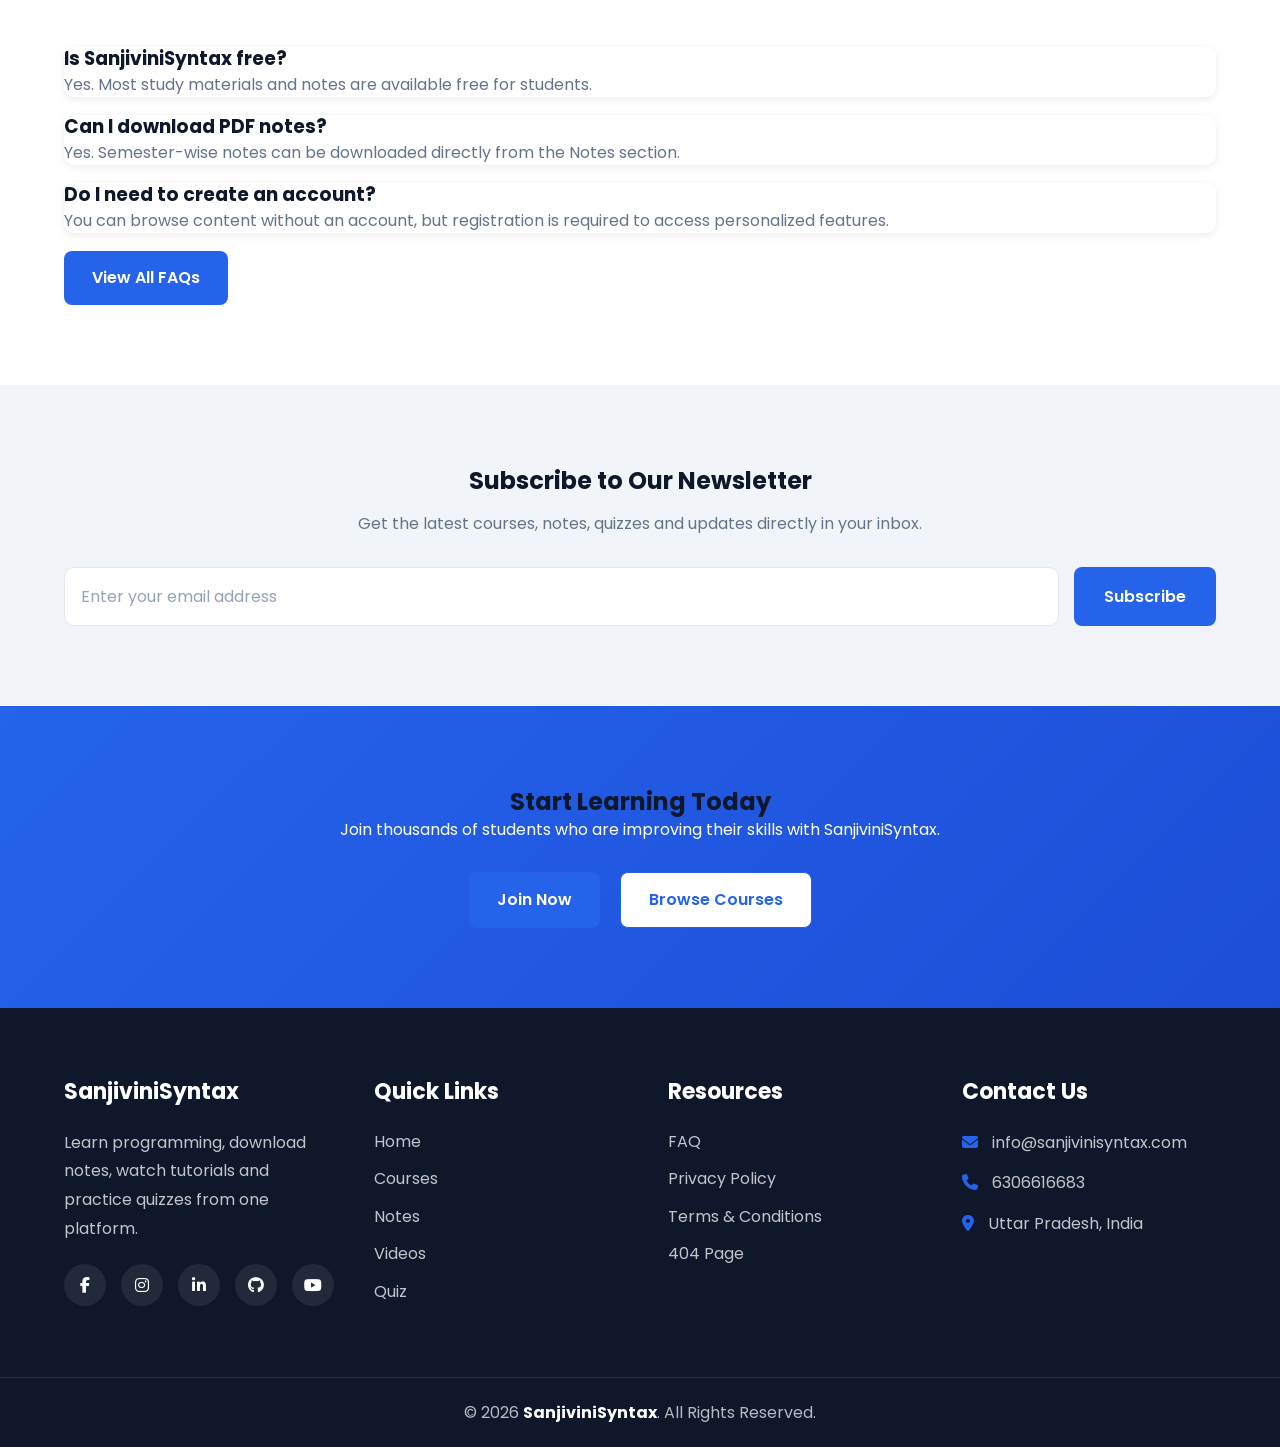
==== commit dd3c5e2f: "Add files via upload" ====
--- a/index.html
+++ b/index.html
@@ -32,9 +32,7 @@
 
     <div class="loader"></div>
 
-    <!-- =========================
-            HEADER START
-    ========================== -->
+    <!-- Header -->
 
     <header class="header">
 
@@ -106,17 +104,13 @@
 
     </header>
 
-    <!-- =========================
-            HEADER END
-    ========================== -->
-
-
-
-
-
-    <!-- =========================
-            HERO SECTION
-    ========================== -->
+    
+
+
+
+
+
+    <!-- Hero Section -->
 
     <section class="hero">
    
@@ -196,19 +190,10 @@
 
     </section>
 
-    <!-- =========================
-            HERO END
-    ========================== -->
-
-
-
-
-
-
-
-    <!-- =========================
-            POPULAR COURSES
-    ========================== -->
+
+
+
+    <!-- Popular Courses -->
 
     <section class="popular-courses">
 
@@ -300,9 +285,7 @@
 
     </section>
 
-    <!-- =========================
-            WHY CHOOSE US
-    ========================== -->
+    <!-- Why Choose Us -->
 
     <section class="why-us">
 
@@ -394,9 +377,7 @@
 
     </section>
 
-    <!-- =========================
-            LEARNING STEPS
-    ========================== -->
+    <!-- Learning Steps -->
 
     <section class="learning-steps">
 
@@ -467,9 +448,7 @@
     </section>
 
 
-        <!-- =========================
-            LATEST NOTES
-    ========================== -->
+        <!-- Latest NOtes -->
 
     <section class="latest-notes">
 
@@ -555,9 +534,7 @@
 
 
 
-    <!-- =========================
-            FEATURED VIDEOS
-    ========================== -->
+   <!-- Featured Video -->
 
     <section class="featured-videos">
 
@@ -640,9 +617,7 @@
 
 
 
-    <!-- =========================
-            TESTIMONIALS
-    ========================== -->
+    <!-- Testimonials -->
 
     <section class="testimonials">
 
@@ -662,7 +637,7 @@
 
                     <!-- <img src="images/testimonials/student1.jpg" alt="Student"> -->
 
-                    <h3>Rahul Kumar</h3>
+                    <h3>Ankit Singh</h3>
 
                     <span>B.Tech Student</span>
 
@@ -679,7 +654,7 @@
 
                     <!-- <img src="images/testimonials/student2.jpg" alt="Student"> -->
 
-                    <h3>Priya Singh</h3>
+                    <h3>Priyanka Tiwari</h3>
 
                     <span>Computer Science Student</span>
 
@@ -719,9 +694,7 @@
 
 
 
-    <!-- =========================
-            FAQ PREVIEW
-    ========================== -->
+    <!-- FAQ Preview -->
 
     <section class="faq-preview">
 
@@ -788,9 +761,7 @@
     </section>
 
 
-        <!-- =========================
-            NEWSLETTER SECTION
-    ========================== -->
+        <!-- Newsletter Section -->
 
     <section class="newsletter">
 
@@ -828,9 +799,7 @@
 
 
 
-    <!-- =========================
-            CALL TO ACTION
-    ========================== -->
+    <!-- Call To Action -->
 
     <section class="cta">
 
@@ -869,9 +838,7 @@
 
 
 
-    <!-- =========================
-            FOOTER
-    ========================== -->
+    <!-- Footer -->
 
     <footer class="footer">
 
@@ -1016,9 +983,7 @@
 
 
 
-    <!-- =========================
-            JAVASCRIPT FILES
-    ========================== -->
+    <!-- JavaScript Files -->
 
     <script src="js/utils.js"></script>
     <script src="js/menu.js"></script>
@@ -1032,4 +997,4 @@
 
 </body>
 
-</html>
+</html>
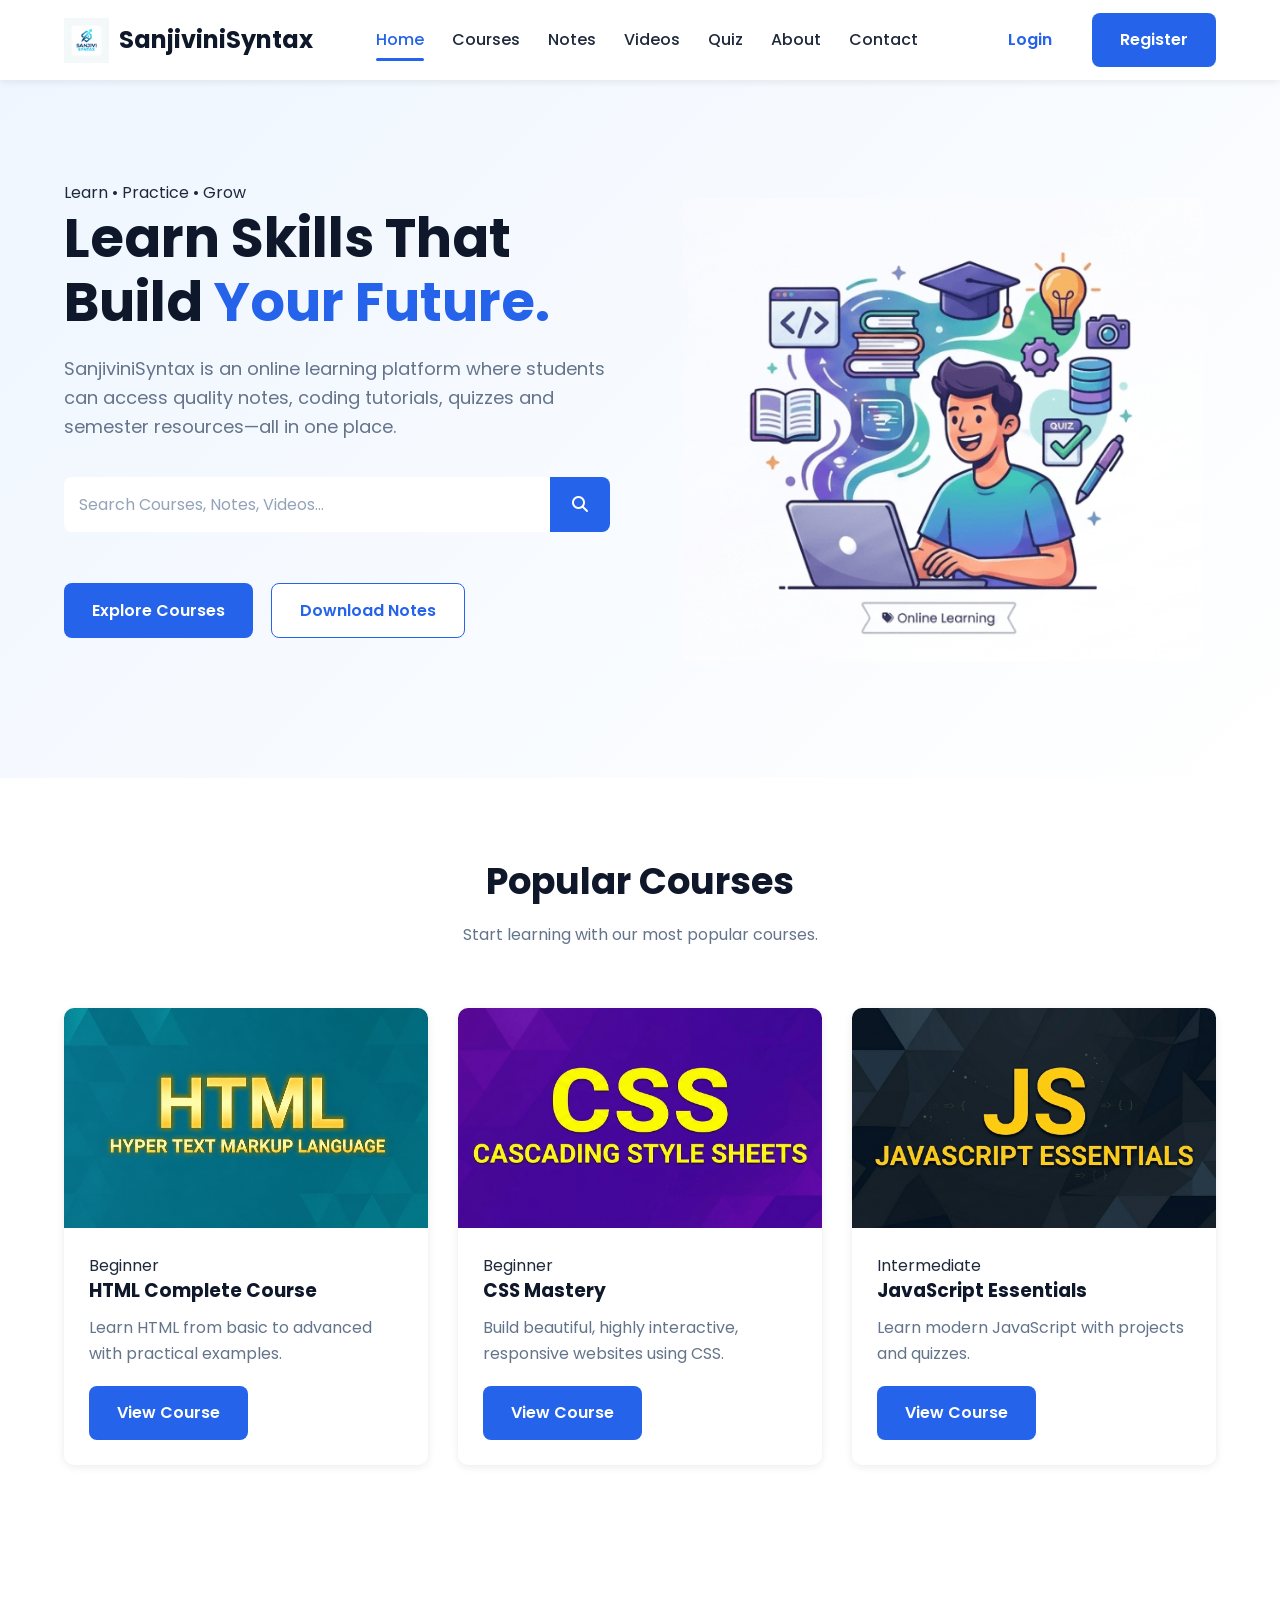
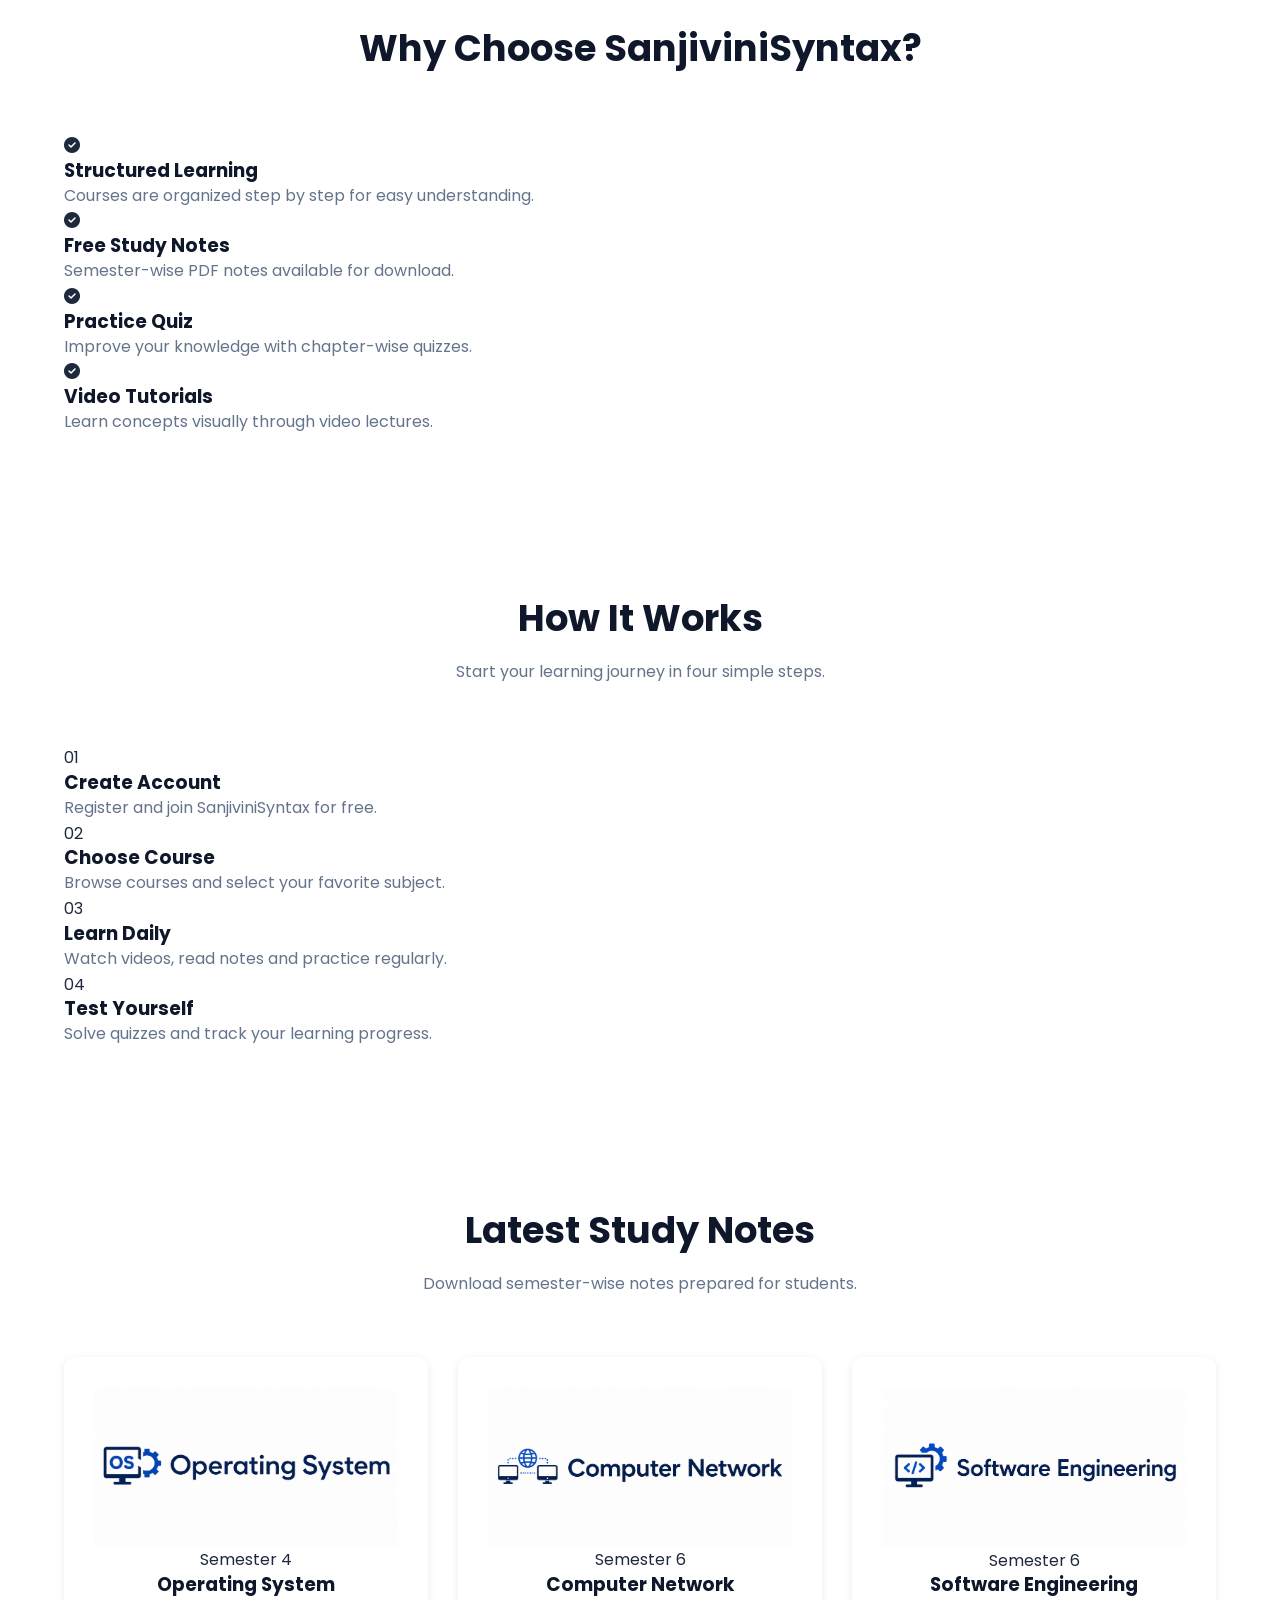
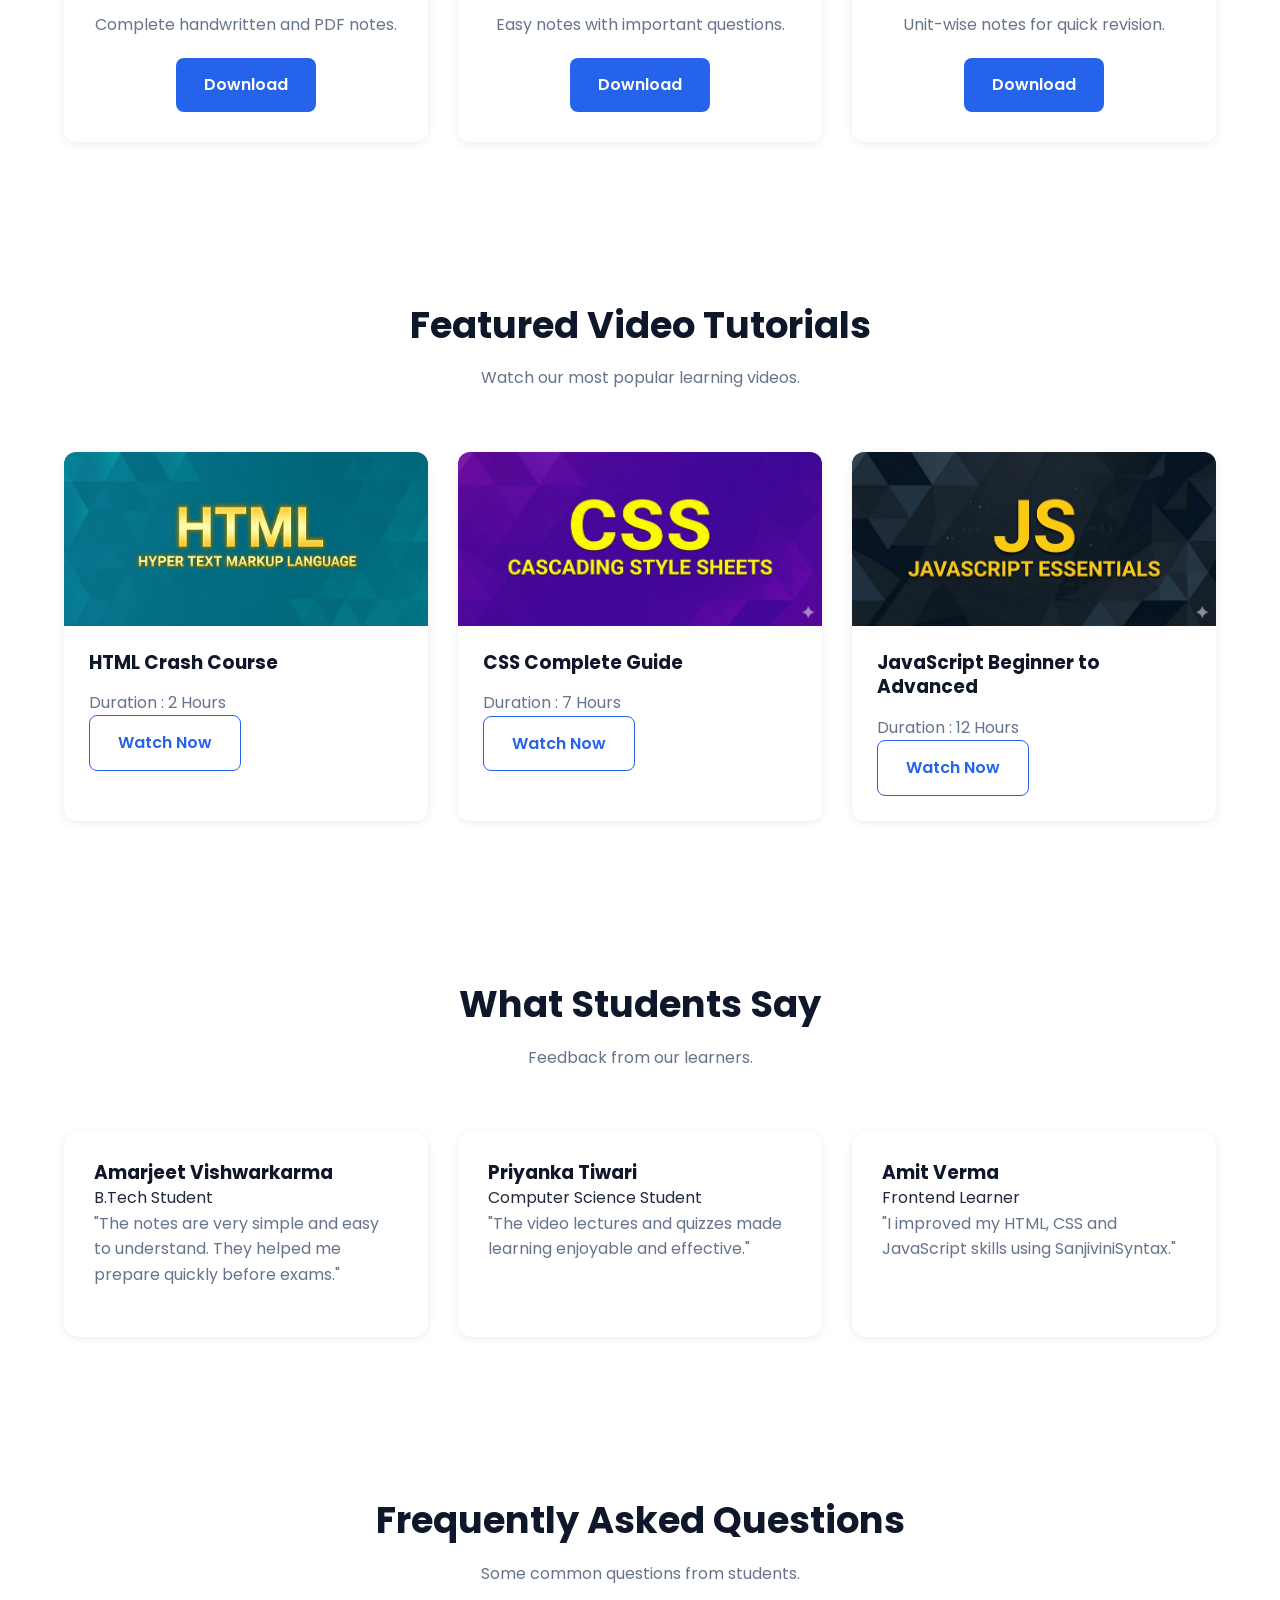
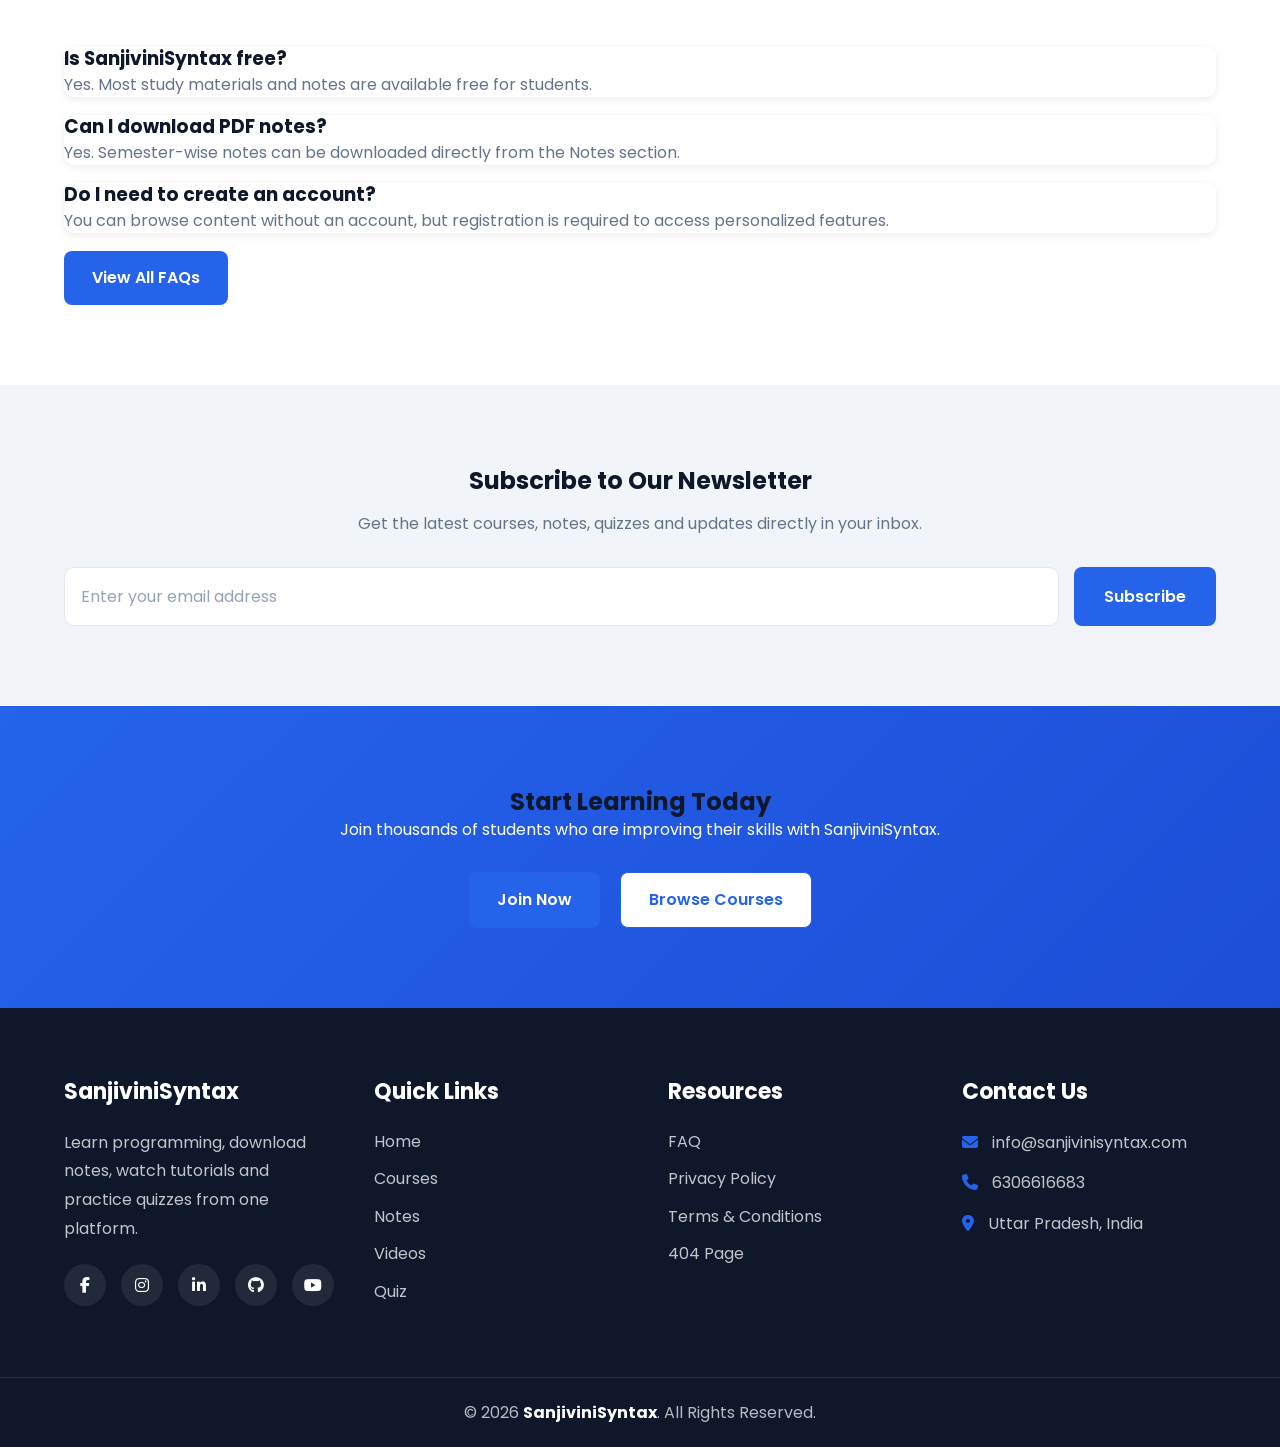
==== commit f31b68c2: "Update print statement from 'Hello' to 'Goodbye'" ====
--- a/index.html
+++ b/index.html
@@ -637,7 +637,7 @@
 
                     <!-- <img src="images/testimonials/student1.jpg" alt="Student"> -->
 
-                    <h3>Ankit Singh</h3>
+                    <h3>Amarjeet Vishwarkarma</h3>
 
                     <span>B.Tech Student</span>
 
@@ -997,4 +997,4 @@
 
 </body>
 
-</html>+</html>
